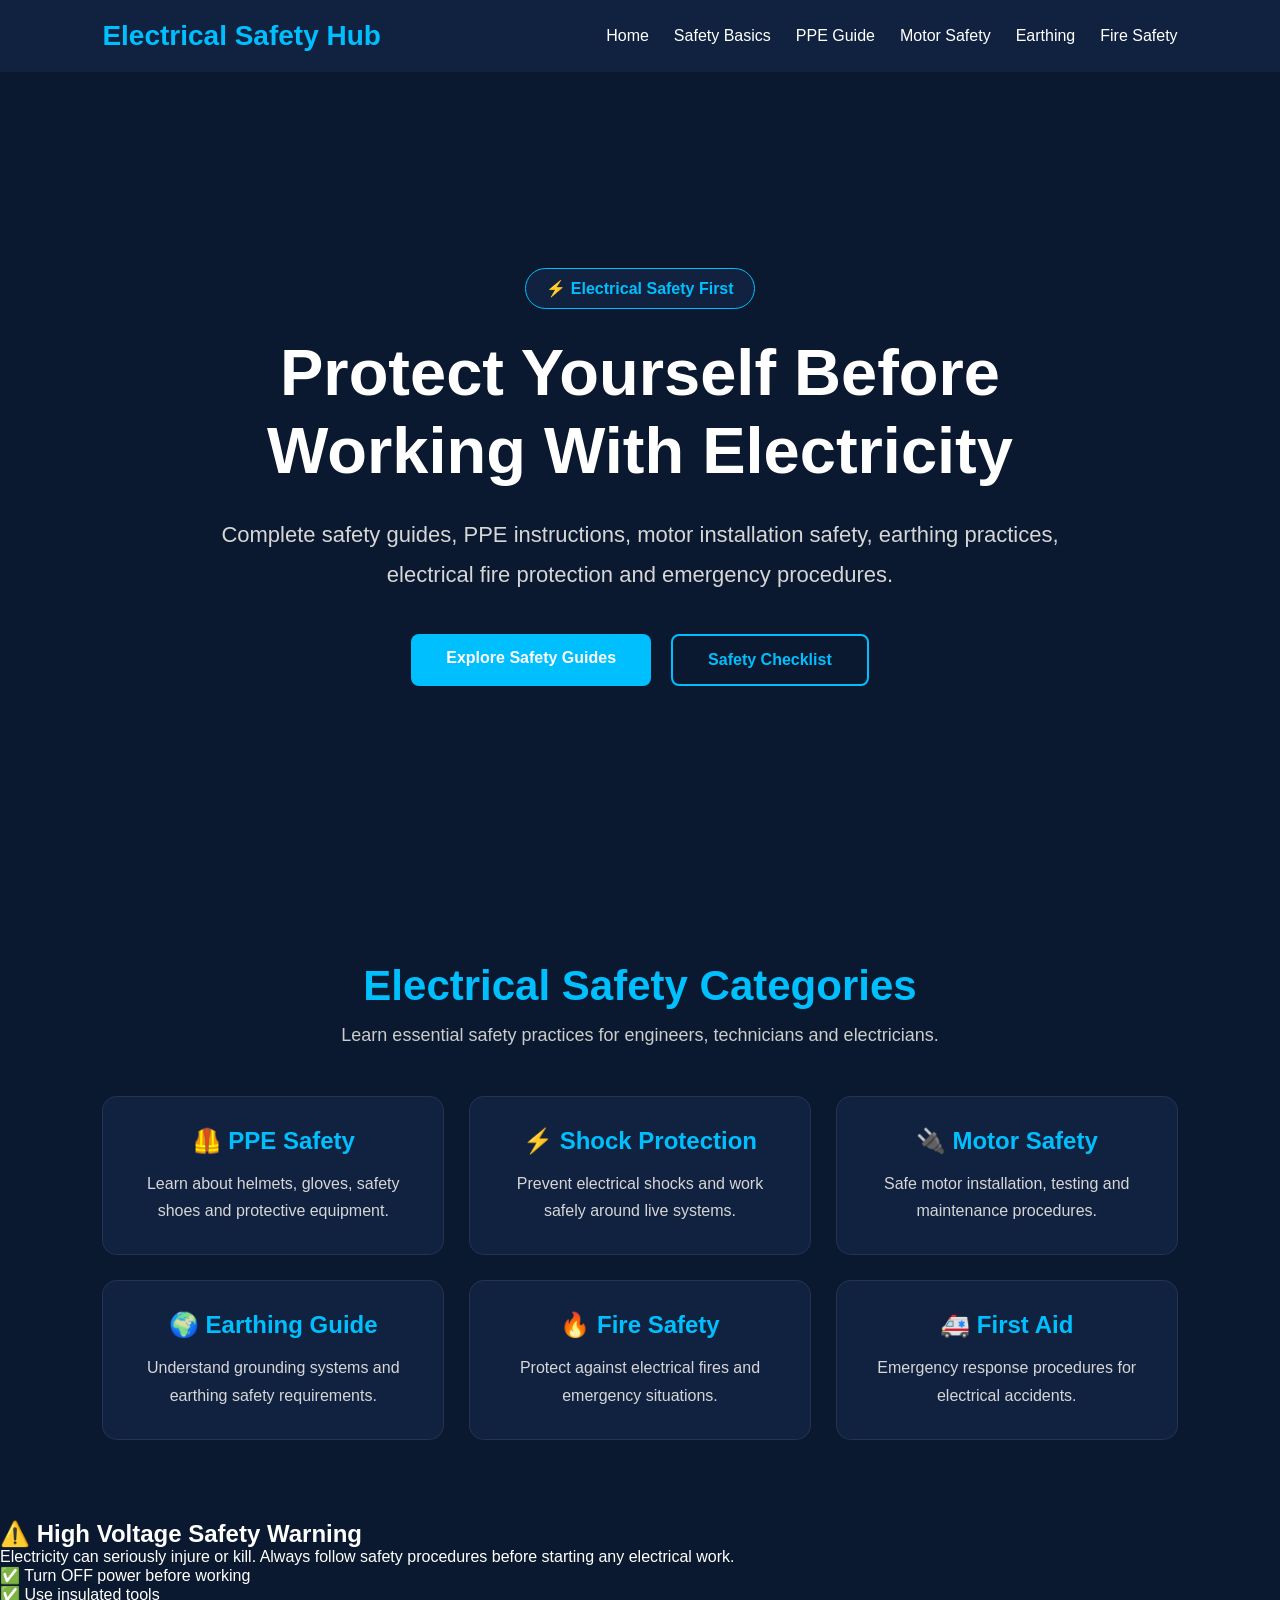
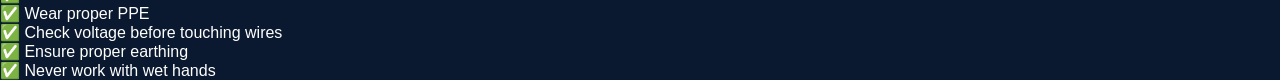
==== index.html @ 9d41d400 "Add high voltage safety warning section to index.html" ====
<!DOCTYPE html>
<html lang="en">
<head>
    <meta charset="UTF-8">
    <meta name="viewport" content="width=device-width, initial-scale=1.0">

    <title>Electrical Safety Hub</title>

    <link rel="stylesheet" href="style.css">
</head>
<body>

    <!-- Navbar -->
    <nav>
        <div class="logo">
            Electrical Safety Hub
        </div>

        <ul>
            <li><a href="#">Home</a></li>
            <li><a href="#">Safety Basics</a></li>
            <li><a href="#">PPE Guide</a></li>
            <li><a href="#">Motor Safety</a></li>
            <li><a href="#">Earthing</a></li>
            <li><a href="#">Fire Safety</a></li>
        </ul>
    </nav>

    <!-- Hero Section -->
    <section class="hero">

    <div class="hero-content">

        <span class="badge">⚡ Electrical Safety First</span>

        <h1>
            Protect Yourself Before Working With Electricity
        </h1>

        <p>
            Complete safety guides, PPE instructions, motor installation safety,
            earthing practices, electrical fire protection and emergency procedures.
        </p>

        <div class="hero-buttons">
            <a href="#" class="btn">Explore Safety Guides</a>
            <a href="#" class="btn-outline">Safety Checklist</a>
        </div>

    </div>

</section>
<!-- Safety Categories -->

<section class="safety-section">

    <h2>Electrical Safety Categories</h2>

    <p class="section-subtitle">
        Learn essential safety practices for engineers, technicians and electricians.
    </p>

    <div class="card-container">

        <div class="card">
            <h3>🦺 PPE Safety</h3>
            <p>Learn about helmets, gloves, safety shoes and protective equipment.</p>
        </div>

        <div class="card">
            <h3>⚡ Shock Protection</h3>
            <p>Prevent electrical shocks and work safely around live systems.</p>
        </div>

        <div class="card">
            <h3>🔌 Motor Safety</h3>
            <p>Safe motor installation, testing and maintenance procedures.</p>
        </div>

        <div class="card">
            <h3>🌍 Earthing Guide</h3>
            <p>Understand grounding systems and earthing safety requirements.</p>
        </div>

        <div class="card">
            <h3>🔥 Fire Safety</h3>
            <p>Protect against electrical fires and emergency situations.</p>
        </div>

        <div class="card">
            <h3>🚑 First Aid</h3>
            <p>Emergency response procedures for electrical accidents.</p>
        </div>

    </div>

</section>
    <!-- Emergency Warning Section -->

<section class="warning-section">

    <div class="warning-box">

        <h2>⚠️ High Voltage Safety Warning</h2>

        <p>
            Electricity can seriously injure or kill. Always follow safety
            procedures before starting any electrical work.
        </p>

        <div class="rules">

            <div class="rule">
                ✅ Turn OFF power before working
            </div>

            <div class="rule">
                ✅ Use insulated tools
            </div>

            <div class="rule">
                ✅ Wear proper PPE
            </div>

            <div class="rule">
                ✅ Check voltage before touching wires
            </div>

            <div class="rule">
                ✅ Ensure proper earthing
            </div>

            <div class="rule">
                ✅ Never work with wet hands
            </div>

        </div>

    </div>

</section>
</body>
</html>
---- style.css ----
*{
    margin:0;
    padding:0;
    box-sizing:border-box;
    font-family:Arial, sans-serif;
}

body{
    background:#0A192F;
    color:white;
}

/* Navbar */

nav{
    display:flex;
    justify-content:space-between;
    align-items:center;
    padding:20px 8%;
    background:#112240;
}

.logo{
    font-size:28px;
    font-weight:bold;
    color:#00BFFF;
}

nav ul{
    display:flex;
    list-style:none;
}

nav ul li{
    margin-left:25px;
}

nav ul li a{
    color:white;
    text-decoration:none;
}

/* Hero */

/* HERO SECTION */

.hero{
    min-height:90vh;
    display:flex;
    justify-content:center;
    align-items:center;
    text-align:center;
    padding:50px 20px;

    background:
    linear-gradient(
    rgba(10,25,47,0.92),
    rgba(10,25,47,0.92)
    ),
    url("https://images.unsplash.com/photo-1517048676732-d65bc937f952");

    background-size:cover;
    background-position:center;
}

.hero-content{
    max-width:900px;
}

.badge{
    display:inline-block;
    padding:10px 20px;
    background:#112240;
    border:1px solid #00BFFF;
    border-radius:50px;
    color:#00BFFF;
    font-weight:bold;
    margin-bottom:25px;
}

.hero h1{
    font-size:65px;
    line-height:1.2;
    margin-bottom:25px;
}

.hero p{
    font-size:22px;
    line-height:1.8;
    color:#d6d6d6;
    margin-bottom:40px;
}

.hero-buttons{
    display:flex;
    justify-content:center;
    gap:20px;
    flex-wrap:wrap;
}

.btn{
    padding:15px 35px;
    background:#00BFFF;
    color:white;
    text-decoration:none;
    border-radius:8px;
    font-weight:bold;
}

.btn:hover{
    transform:translateY(-3px);
}

.btn-outline{
    padding:15px 35px;
    border:2px solid #00BFFF;
    color:#00BFFF;
    text-decoration:none;
    border-radius:8px;
    font-weight:bold;
}

.btn-outline:hover{
    background:#00BFFF;
    color:white;
}
@media(max-width:768px){

    .hero h1{
        font-size:38px;
    }

    .hero p{
        font-size:18px;
    }

    nav{
        flex-direction:column;
        gap:15px;
    }

    nav ul{
        flex-wrap:wrap;
        justify-content:center;
    }

}
/* SAFETY SECTION */

.safety-section{
    padding:80px 8%;
    text-align:center;
}

.safety-section h2{
    font-size:42px;
    color:#00BFFF;
    margin-bottom:15px;
}

.section-subtitle{
    color:#cccccc;
    margin-bottom:50px;
    font-size:18px;
}

.card-container{
    display:grid;
    grid-template-columns:repeat(auto-fit,minmax(280px,1fr));
    gap:25px;
}

.card{
    background:#112240;
    padding:30px;
    border-radius:15px;
    transition:0.3s;
    border:1px solid rgba(255,255,255,0.08);
}

.card:hover{
    transform:translateY(-10px);
    border-color:#00BFFF;
    box-shadow:0 10px 30px rgba(0,191,255,0.25);
}

.card h3{
    font-size:24px;
    margin-bottom:15px;
    color:#00BFFF;
}

.card p{
    color:#d6d6d6;
    line-height:1.7;
}
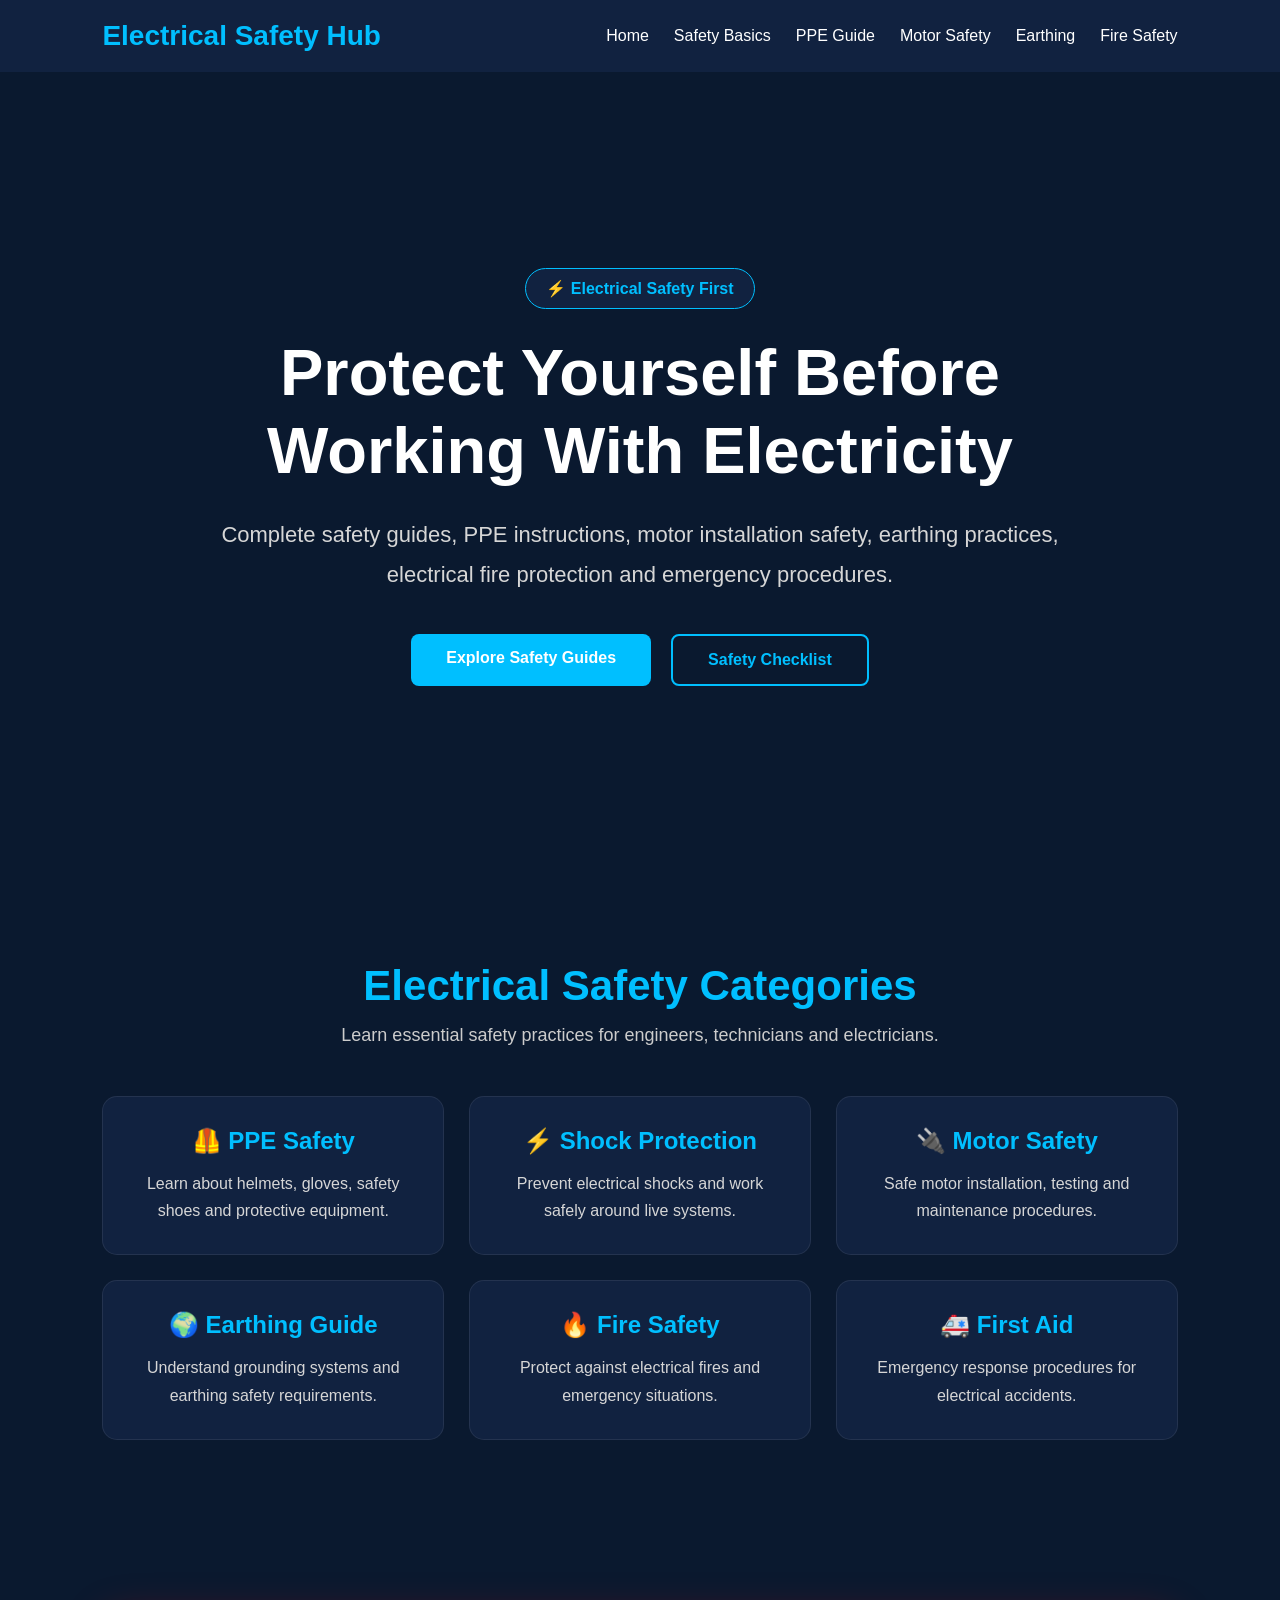
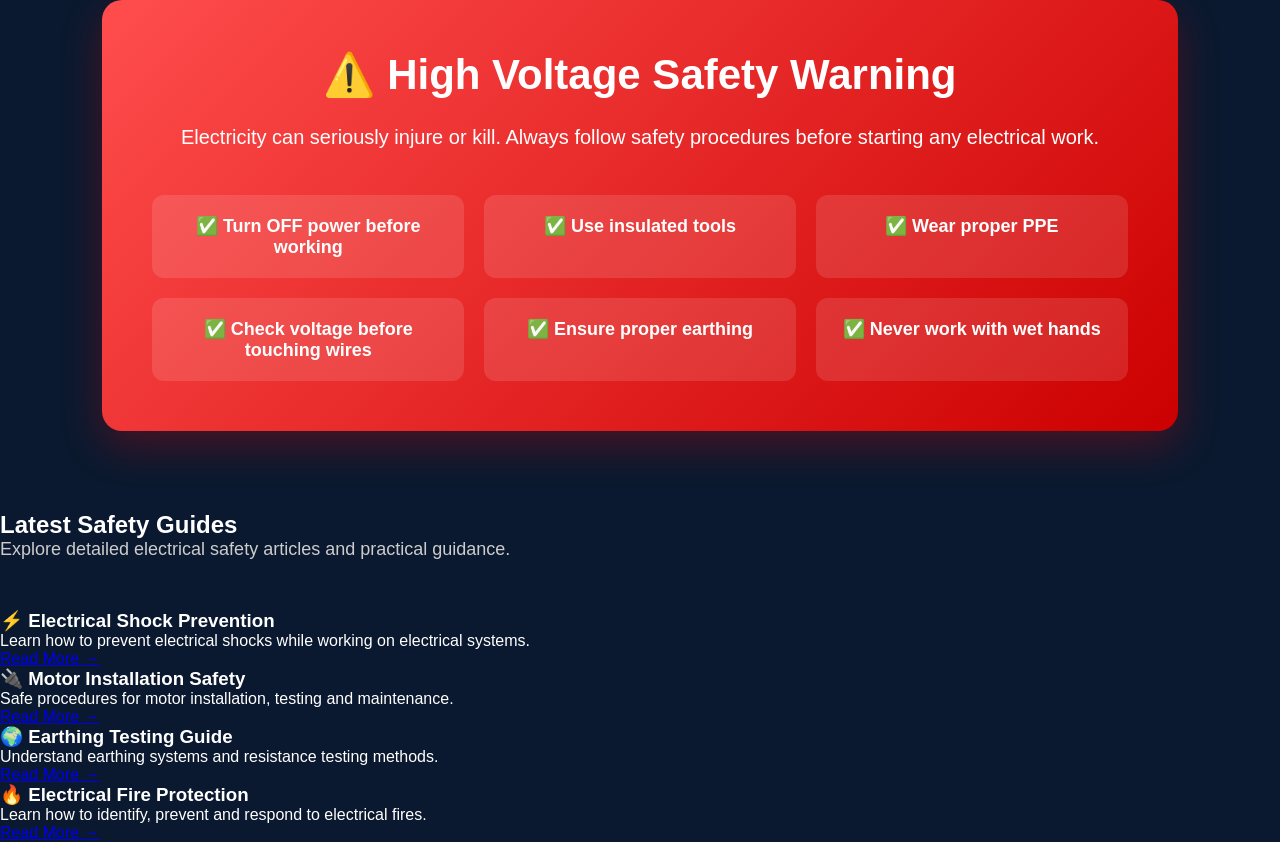
==== commit e3c39f27: "Add latest safety guides section to index.html Added a new section for latest safety guides with mul" ====
--- a/index.html
+++ b/index.html
@@ -139,5 +139,52 @@
     </div>
 
 </section>
+    <!-- Latest Safety Guides -->
+
+<section class="guides-section">
+
+    <h2>Latest Safety Guides</h2>
+
+    <p class="section-subtitle">
+        Explore detailed electrical safety articles and practical guidance.
+    </p>
+
+    <div class="guide-container">
+
+        <div class="guide-card">
+            <h3>⚡ Electrical Shock Prevention</h3>
+            <p>
+                Learn how to prevent electrical shocks while working on electrical systems.
+            </p>
+            <a href="#">Read More →</a>
+        </div>
+
+        <div class="guide-card">
+            <h3>🔌 Motor Installation Safety</h3>
+            <p>
+                Safe procedures for motor installation, testing and maintenance.
+            </p>
+            <a href="#">Read More →</a>
+        </div>
+
+        <div class="guide-card">
+            <h3>🌍 Earthing Testing Guide</h3>
+            <p>
+                Understand earthing systems and resistance testing methods.
+            </p>
+            <a href="#">Read More →</a>
+        </div>
+
+        <div class="guide-card">
+            <h3>🔥 Electrical Fire Protection</h3>
+            <p>
+                Learn how to identify, prevent and respond to electrical fires.
+            </p>
+            <a href="#">Read More →</a>
+        </div>
+
+    </div>
+
+</section>
 </body>
 </html>
--- a/style.css
+++ b/style.css
@@ -194,3 +194,47 @@
     color:#d6d6d6;
     line-height:1.7;
 }
+/* WARNING SECTION */
+
+.warning-section{
+    padding:80px 8%;
+}
+
+.warning-box{
+    background:linear-gradient(
+    135deg,
+    #ff4d4d,
+    #cc0000
+    );
+
+    padding:50px;
+    border-radius:20px;
+    text-align:center;
+
+    box-shadow:0 15px 40px rgba(255,0,0,0.25);
+}
+
+.warning-box h2{
+    font-size:42px;
+    margin-bottom:20px;
+}
+
+.warning-box p{
+    font-size:20px;
+    margin-bottom:40px;
+    line-height:1.8;
+}
+
+.rules{
+    display:grid;
+    grid-template-columns:repeat(auto-fit,minmax(250px,1fr));
+    gap:20px;
+}
+
+.rule{
+    background:rgba(255,255,255,0.12);
+    padding:20px;
+    border-radius:12px;
+    font-size:18px;
+    font-weight:600;
+}
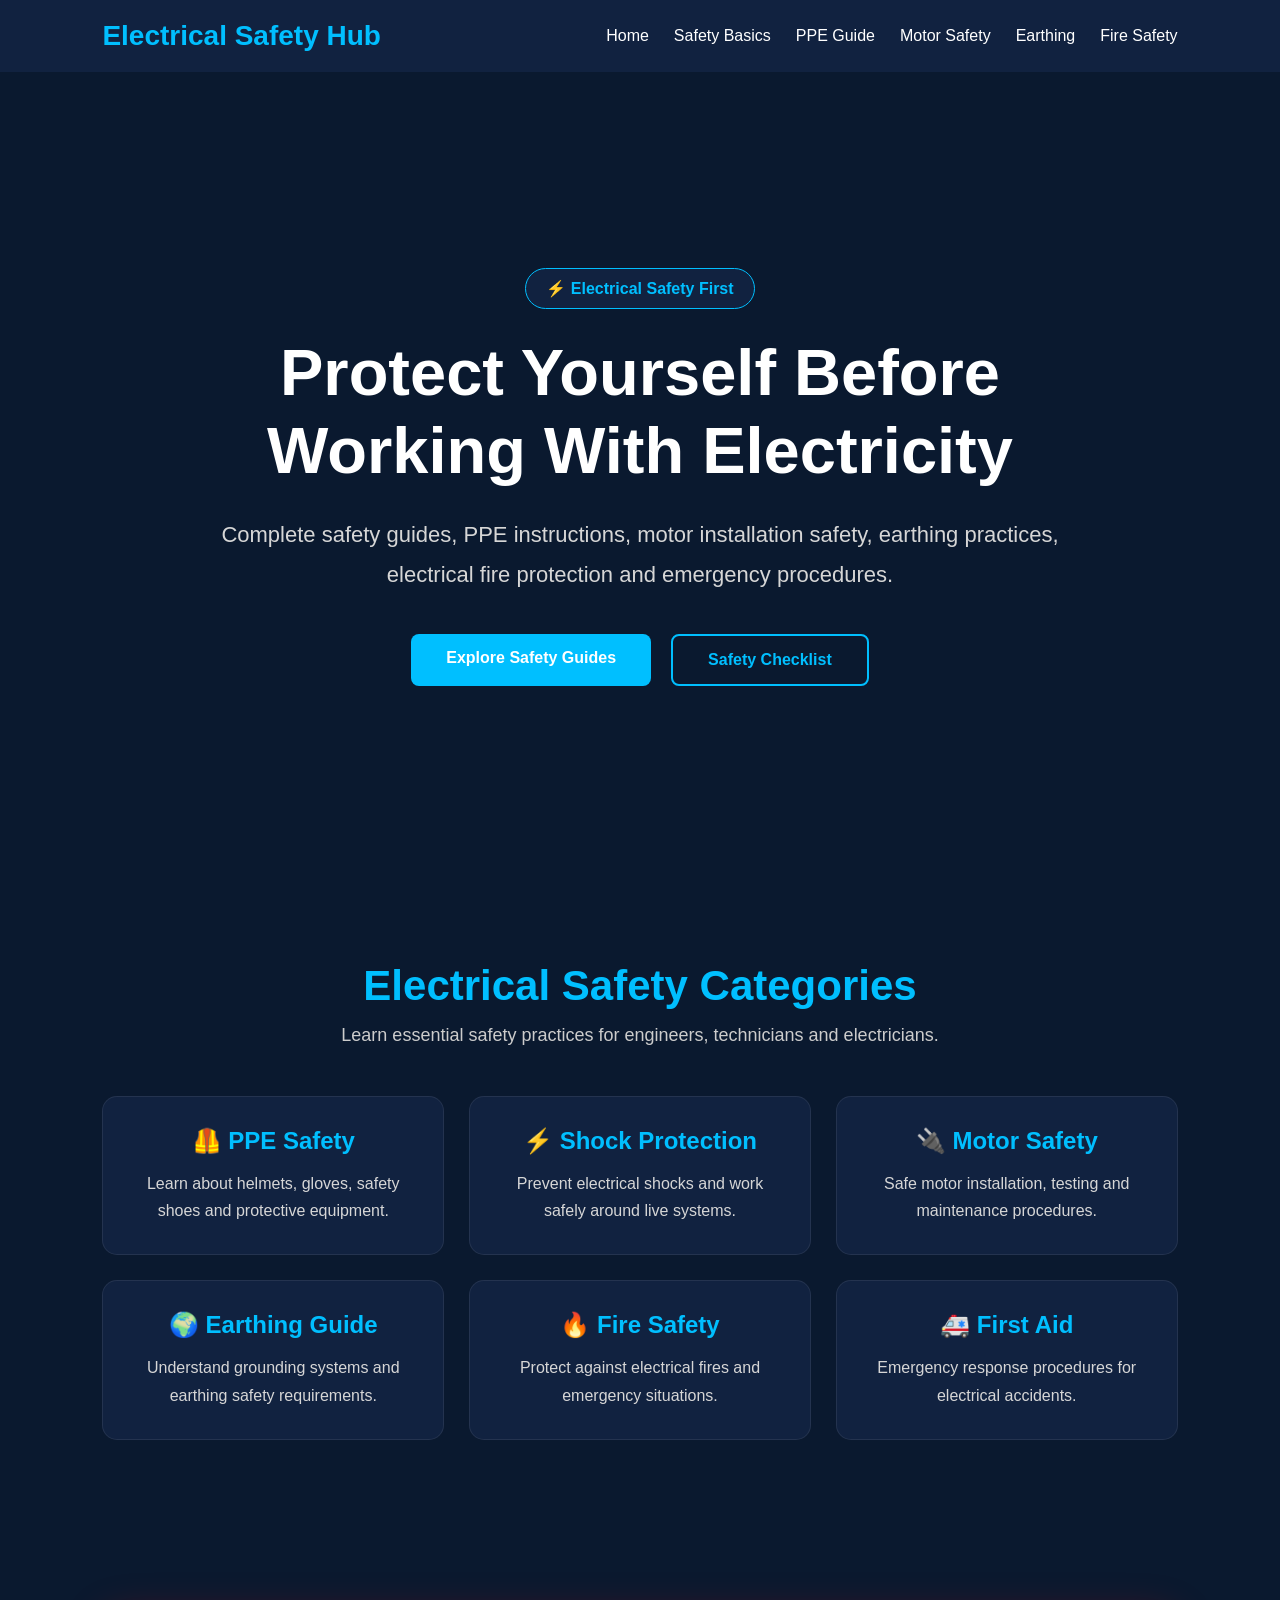
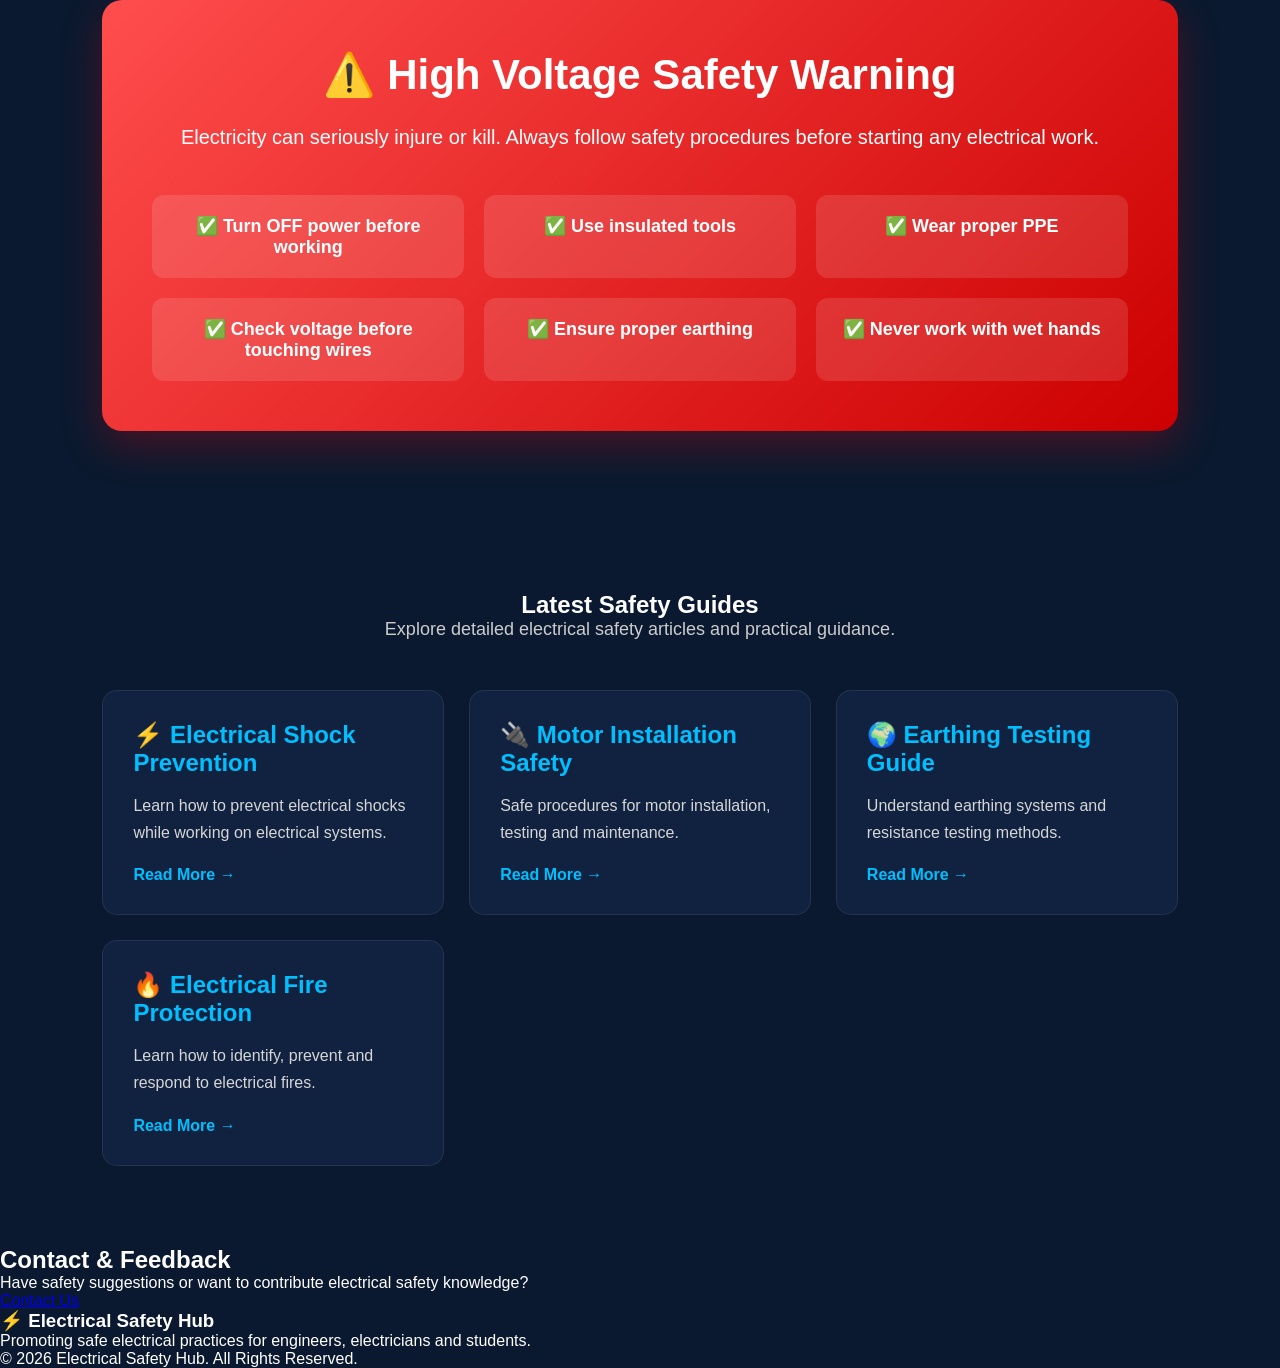
==== commit 4d0f3cb1: "Add contact section and footer to index.html" ====
--- a/index.html
+++ b/index.html
@@ -186,5 +186,41 @@
     </div>
 
 </section>
+    <!-- Contact Section -->
+
+<section class="contact-section">
+
+    <h2>Contact & Feedback</h2>
+
+    <p>
+        Have safety suggestions or want to contribute electrical safety knowledge?
+    </p>
+
+    <a href="mailto:youremail@example.com" class="contact-btn">
+        Contact Us
+    </a>
+
+</section>
+
+<!-- Footer -->
+
+<footer>
+
+    <div class="footer-content">
+
+        <h3>⚡ Electrical Safety Hub</h3>
+
+        <p>
+            Promoting safe electrical practices for engineers,
+            electricians and students.
+        </p>
+
+        <p class="copyright">
+            © 2026 Electrical Safety Hub. All Rights Reserved.
+        </p>
+
+    </div>
+
+</footer>
 </body>
 </html>
--- a/style.css
+++ b/style.css
@@ -238,3 +238,49 @@
     font-size:18px;
     font-weight:600;
 }
+/* GUIDES SECTION */
+
+.guides-section{
+    padding:80px 8%;
+    text-align:center;
+}
+
+.guide-container{
+    display:grid;
+    grid-template-columns:repeat(auto-fit,minmax(280px,1fr));
+    gap:25px;
+    margin-top:40px;
+}
+
+.guide-card{
+    background:#112240;
+    padding:30px;
+    border-radius:15px;
+    text-align:left;
+    transition:0.3s;
+    border:1px solid rgba(255,255,255,0.08);
+}
+
+.guide-card:hover{
+    transform:translateY(-10px);
+    border-color:#00BFFF;
+    box-shadow:0 10px 30px rgba(0,191,255,0.25);
+}
+
+.guide-card h3{
+    color:#00BFFF;
+    margin-bottom:15px;
+    font-size:24px;
+}
+
+.guide-card p{
+    color:#d6d6d6;
+    line-height:1.7;
+    margin-bottom:20px;
+}
+
+.guide-card a{
+    color:#00BFFF;
+    text-decoration:none;
+    font-weight:bold;
+}
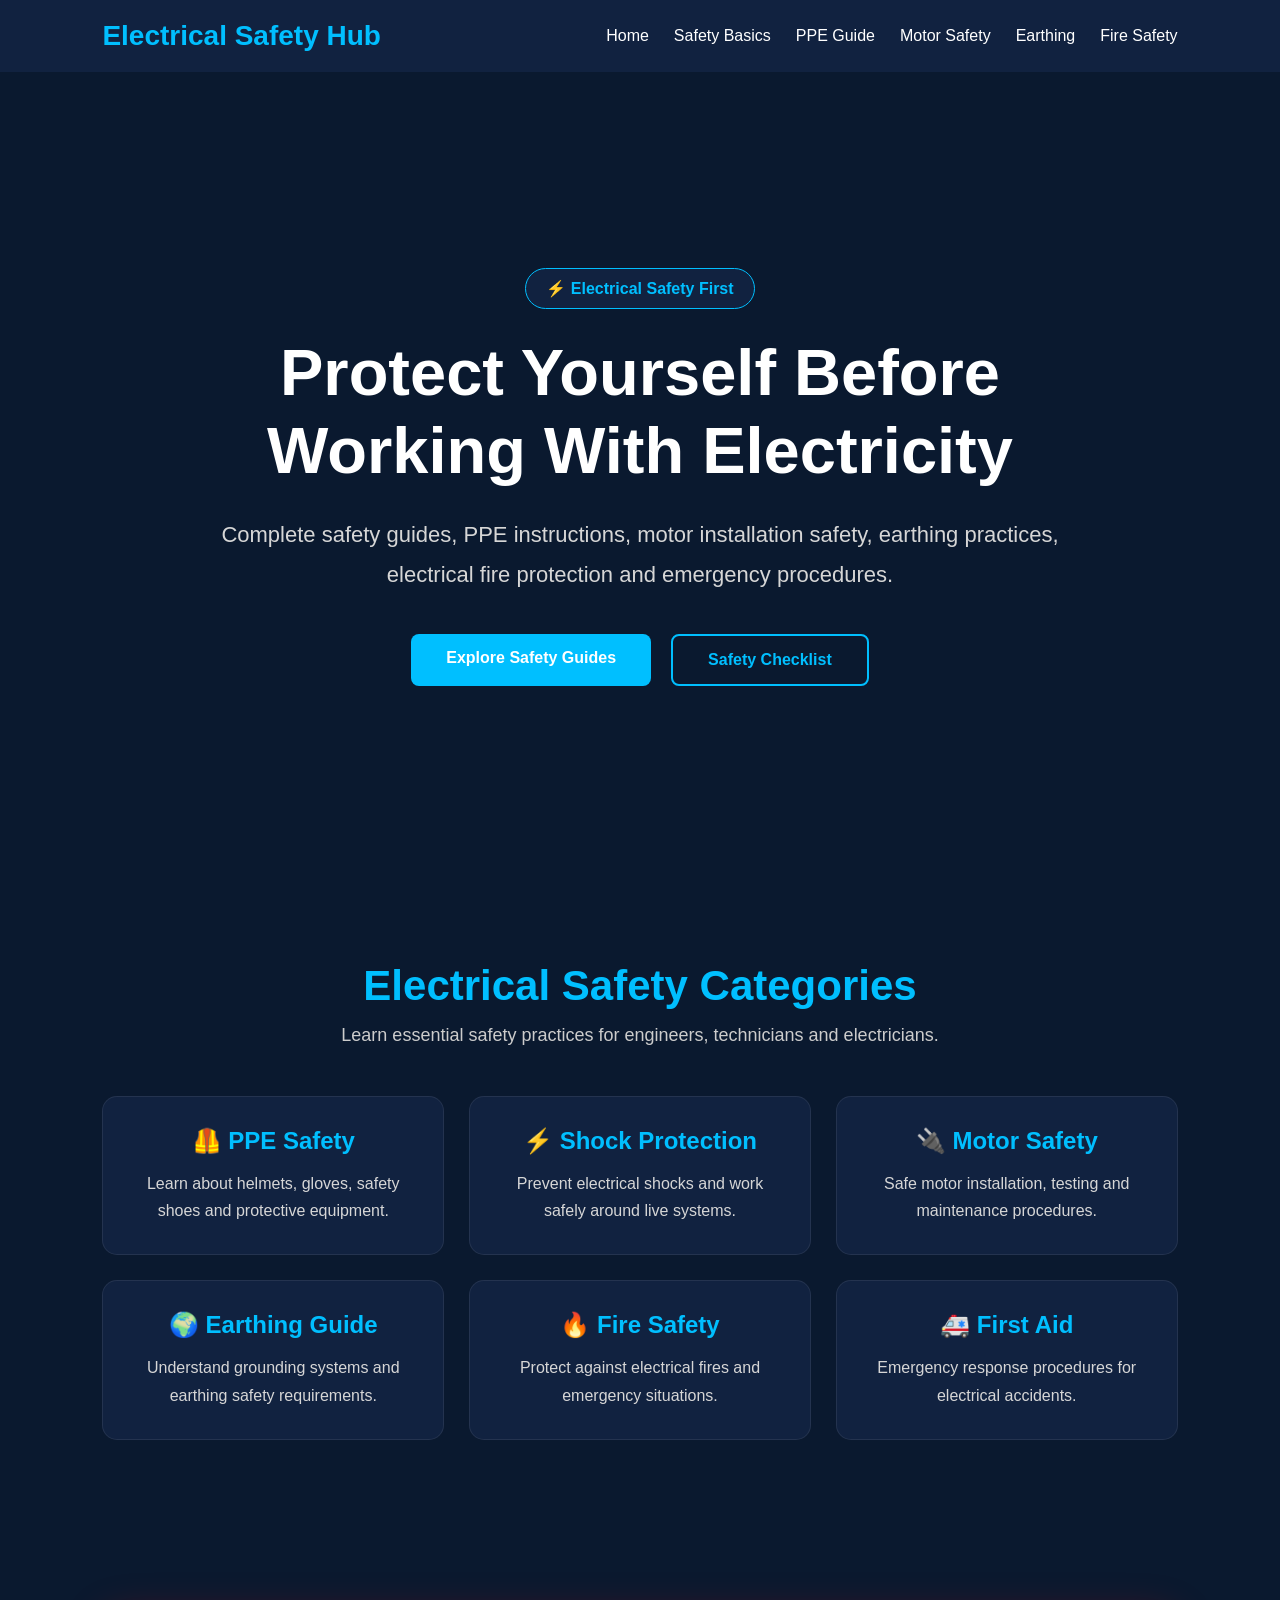
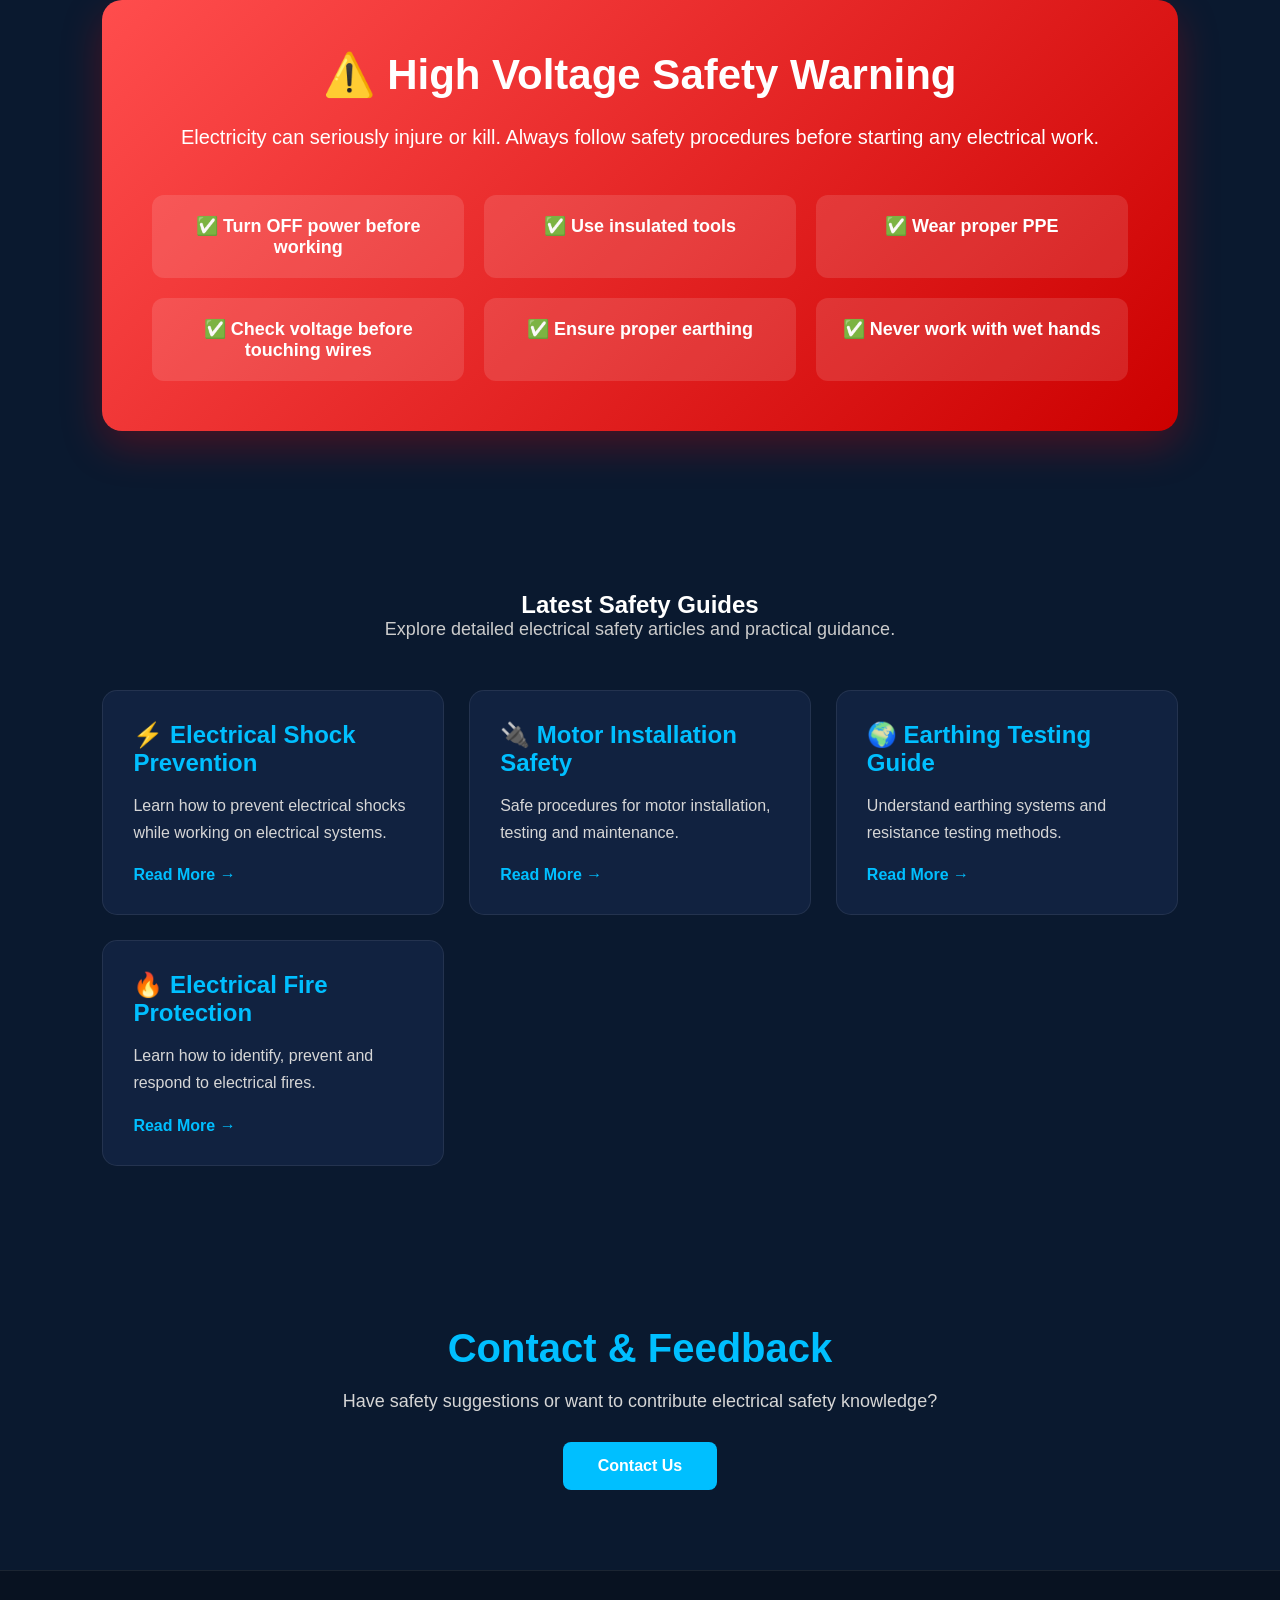
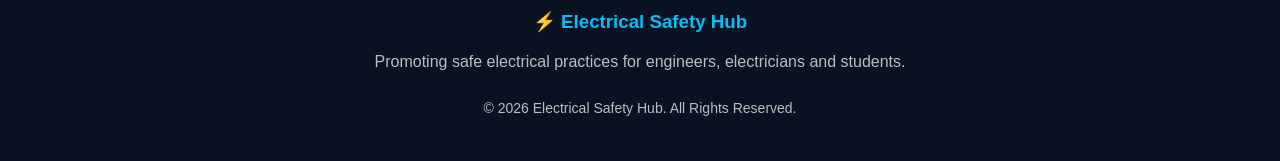
==== commit 28b5f93a: "Update contact email in index.html" ====
--- a/index.html
+++ b/index.html
@@ -196,7 +196,7 @@
         Have safety suggestions or want to contribute electrical safety knowledge?
     </p>
 
-    <a href="mailto:youremail@example.com" class="contact-btn">
+    <a href="mailto:vijaykumar4319262@gmail.com" class="contact-btn">
         Contact Us
     </a>
 
--- a/style.css
+++ b/style.css
@@ -284,3 +284,59 @@
     text-decoration:none;
     font-weight:bold;
 }
+/* CONTACT SECTION */
+
+.contact-section{
+    padding:80px 8%;
+    text-align:center;
+}
+
+.contact-section h2{
+    color:#00BFFF;
+    font-size:40px;
+    margin-bottom:20px;
+}
+
+.contact-section p{
+    color:#d6d6d6;
+    font-size:18px;
+    margin-bottom:30px;
+}
+
+.contact-btn{
+    display:inline-block;
+    padding:15px 35px;
+    background:#00BFFF;
+    color:white;
+    text-decoration:none;
+    border-radius:8px;
+    font-weight:bold;
+}
+
+.contact-btn:hover{
+    transform:translateY(-3px);
+}
+
+/* FOOTER */
+
+footer{
+    background:#081221;
+    padding:40px 20px;
+    text-align:center;
+    border-top:1px solid rgba(255,255,255,0.08);
+}
+
+.footer-content h3{
+    color:#00BFFF;
+    margin-bottom:15px;
+}
+
+.footer-content p{
+    color:#bdbdbd;
+    line-height:1.8;
+}
+
+.copyright{
+    margin-top:20px;
+    font-size:14px;
+}
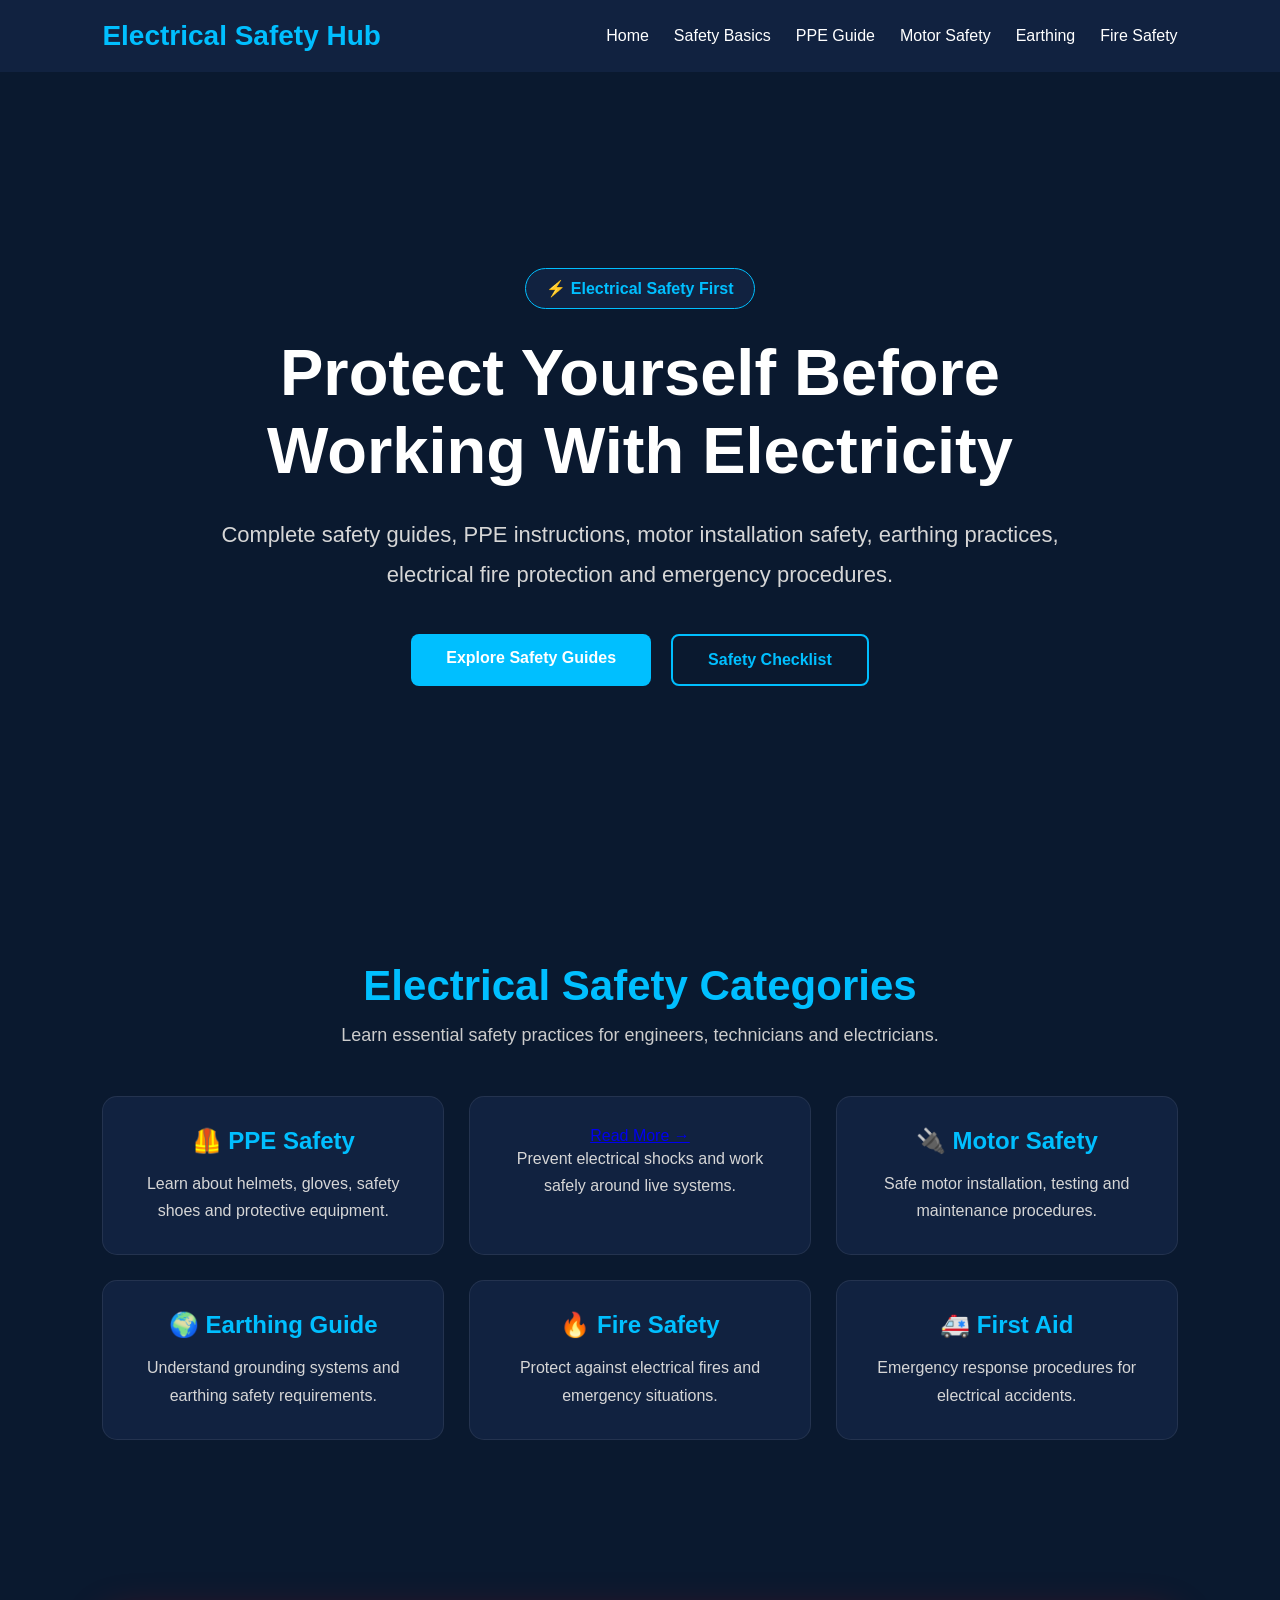
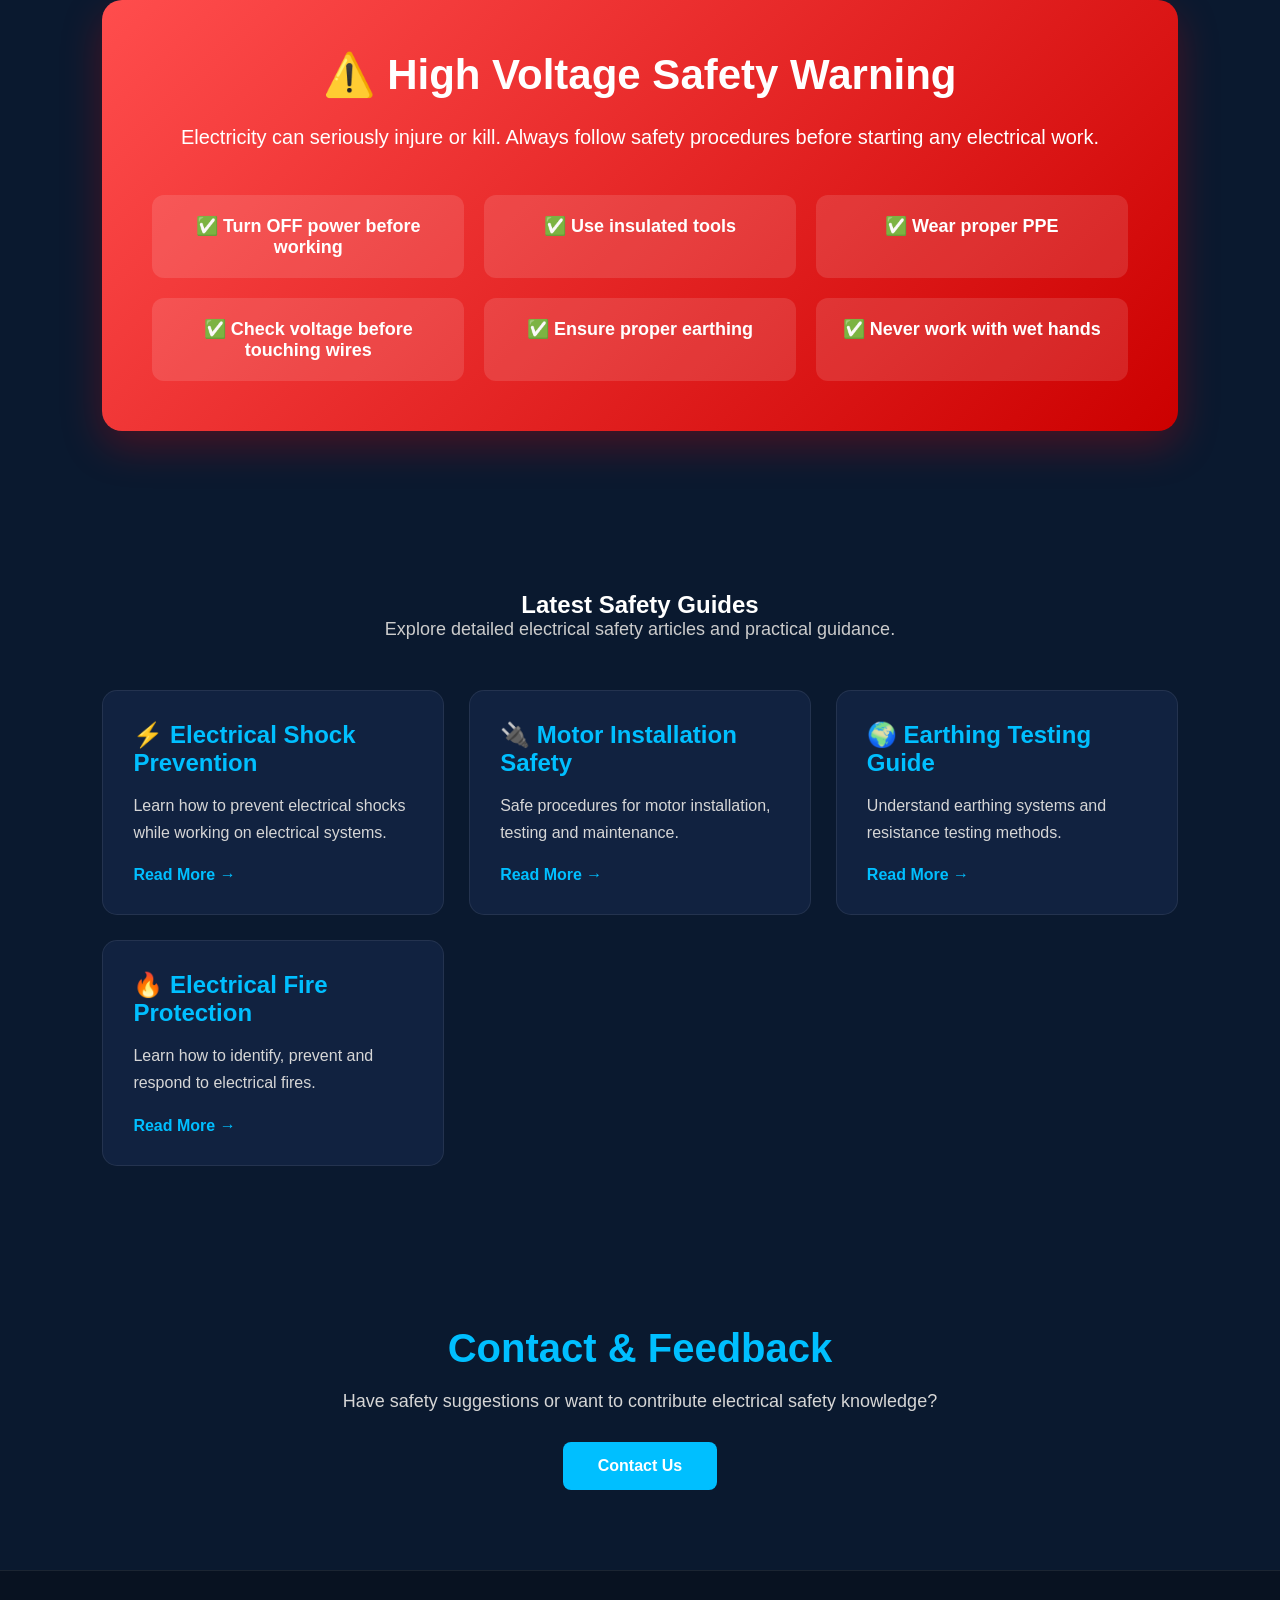
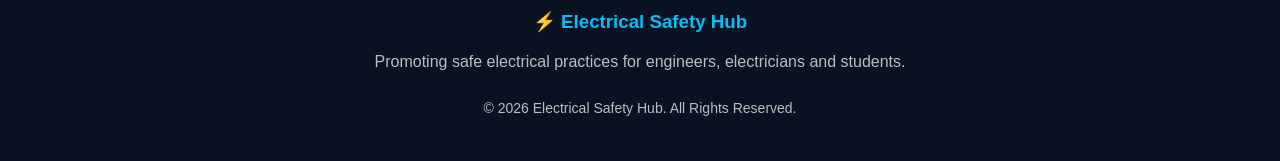
==== commit 4c5f4d92: "Add link to Shock Protection section" ====
--- a/index.html
+++ b/index.html
@@ -68,7 +68,7 @@
         </div>
 
         <div class="card">
-            <h3>⚡ Shock Protection</h3>
+           <a href="shock-protection.html">Read More →</a>
             <p>Prevent electrical shocks and work safely around live systems.</p>
         </div>
 
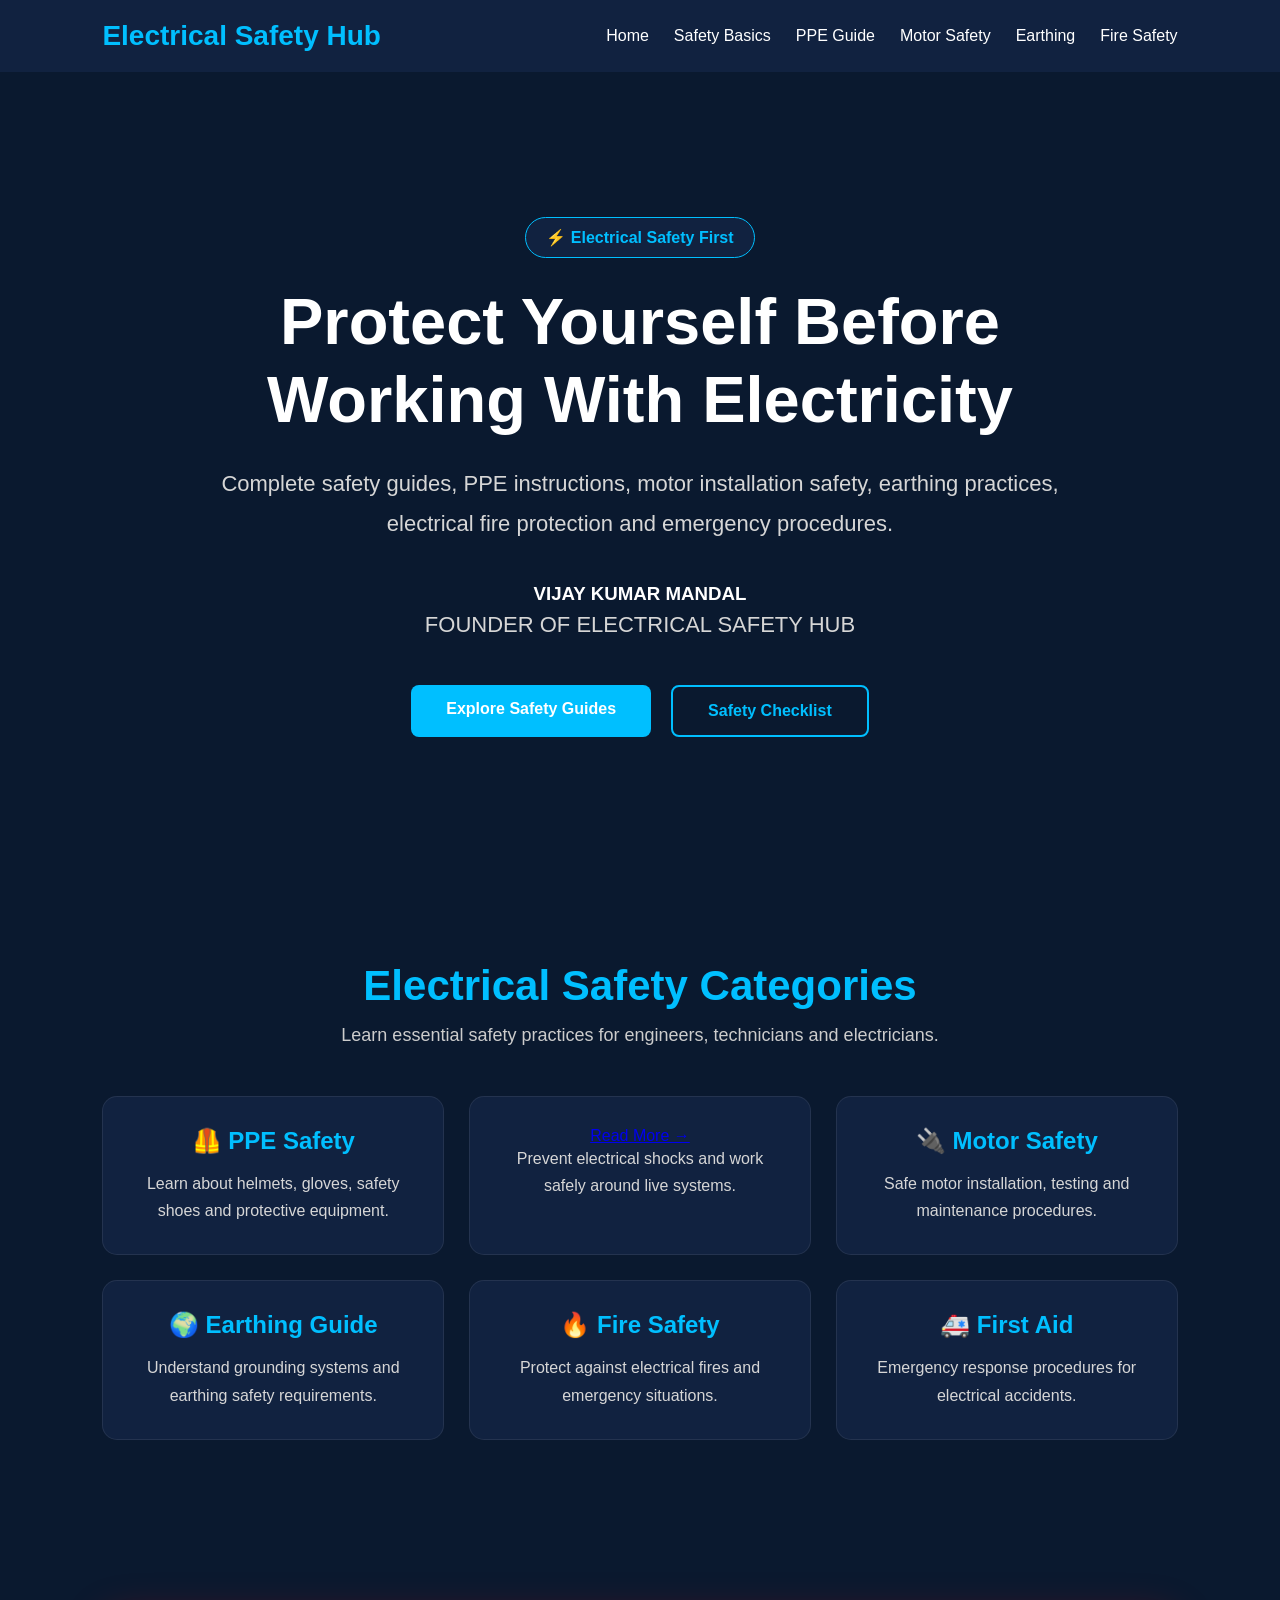
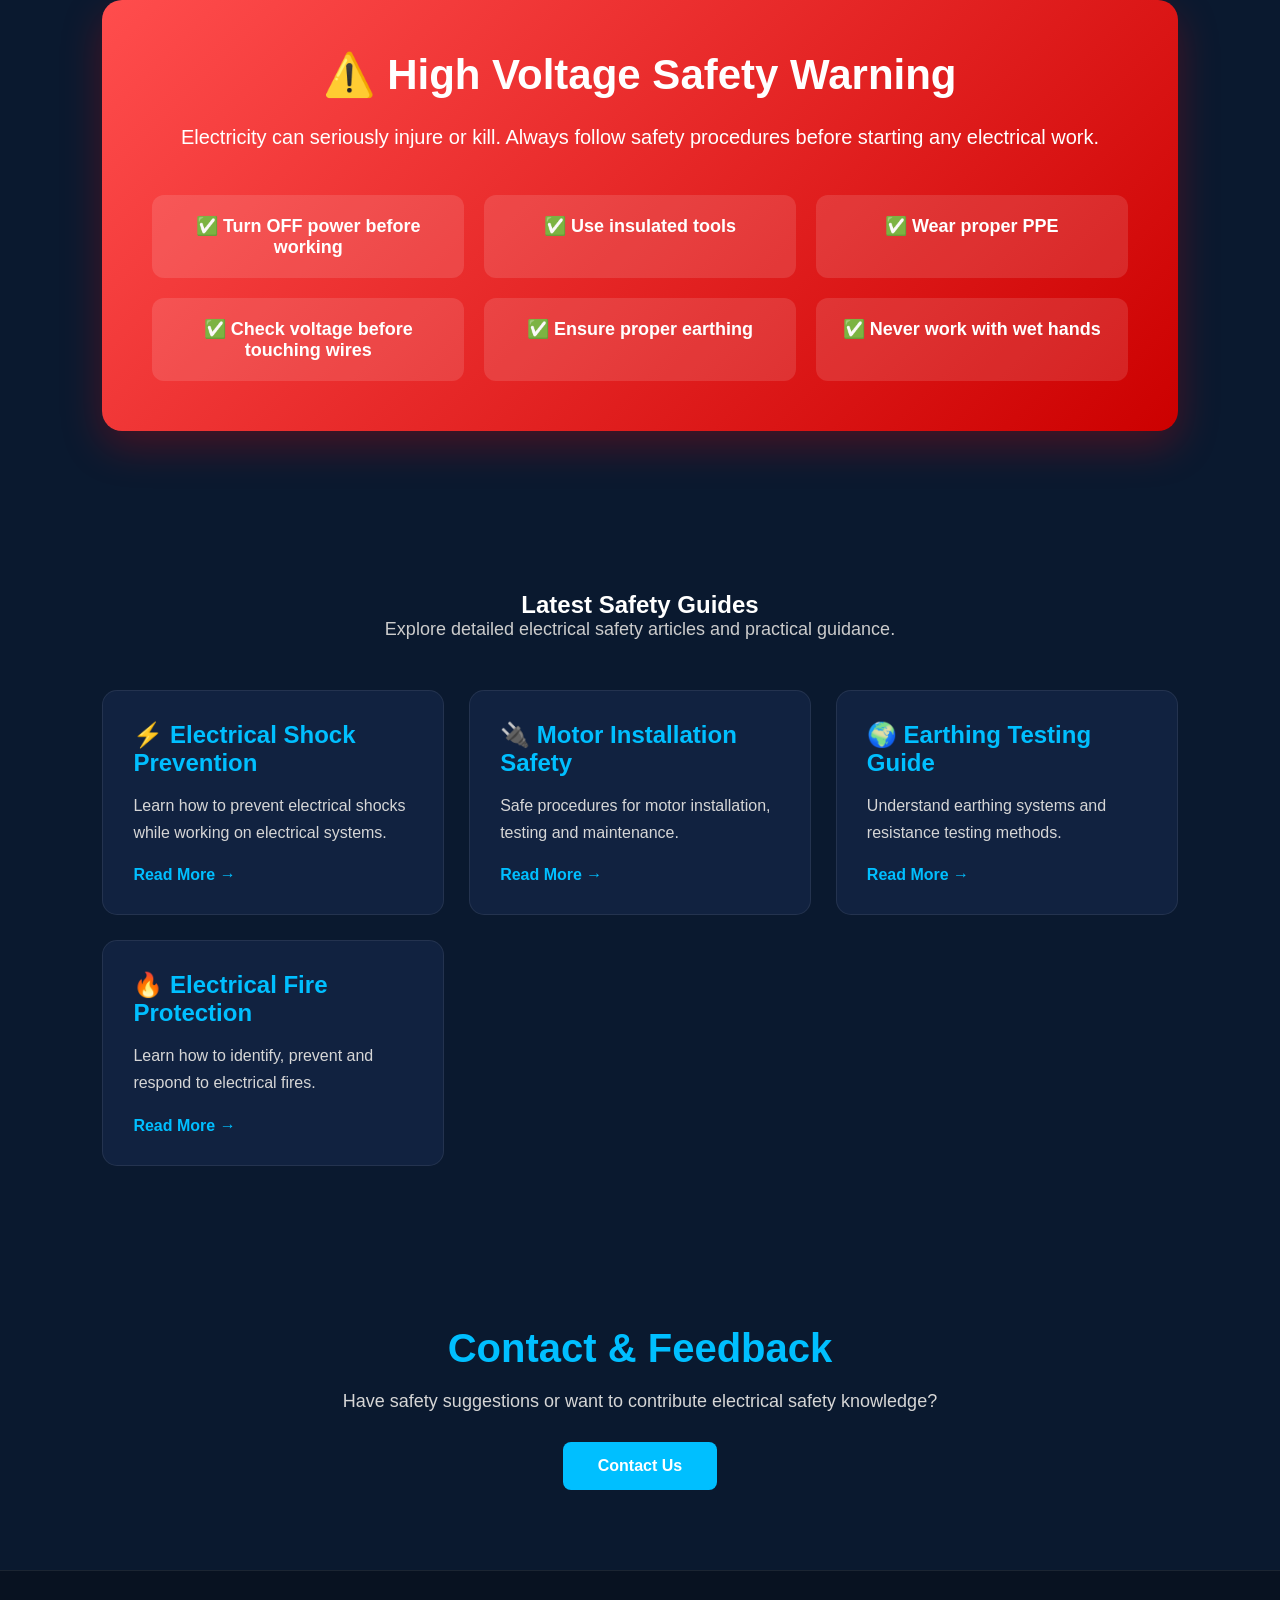
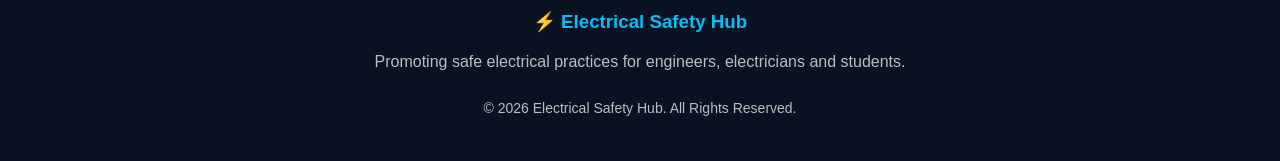
==== commit 3074986e: "Add founder information to index.html" ====
--- a/index.html
+++ b/index.html
@@ -41,7 +41,10 @@
             Complete safety guides, PPE instructions, motor installation safety,
             earthing practices, electrical fire protection and emergency procedures.
         </p>
-
+<div class="founder-box">
+    <h3>VIJAY KUMAR MANDAL</h3>
+    <p>FOUNDER OF ELECTRICAL SAFETY HUB</p>
+</div>
         <div class="hero-buttons">
             <a href="#" class="btn">Explore Safety Guides</a>
             <a href="#" class="btn-outline">Safety Checklist</a>
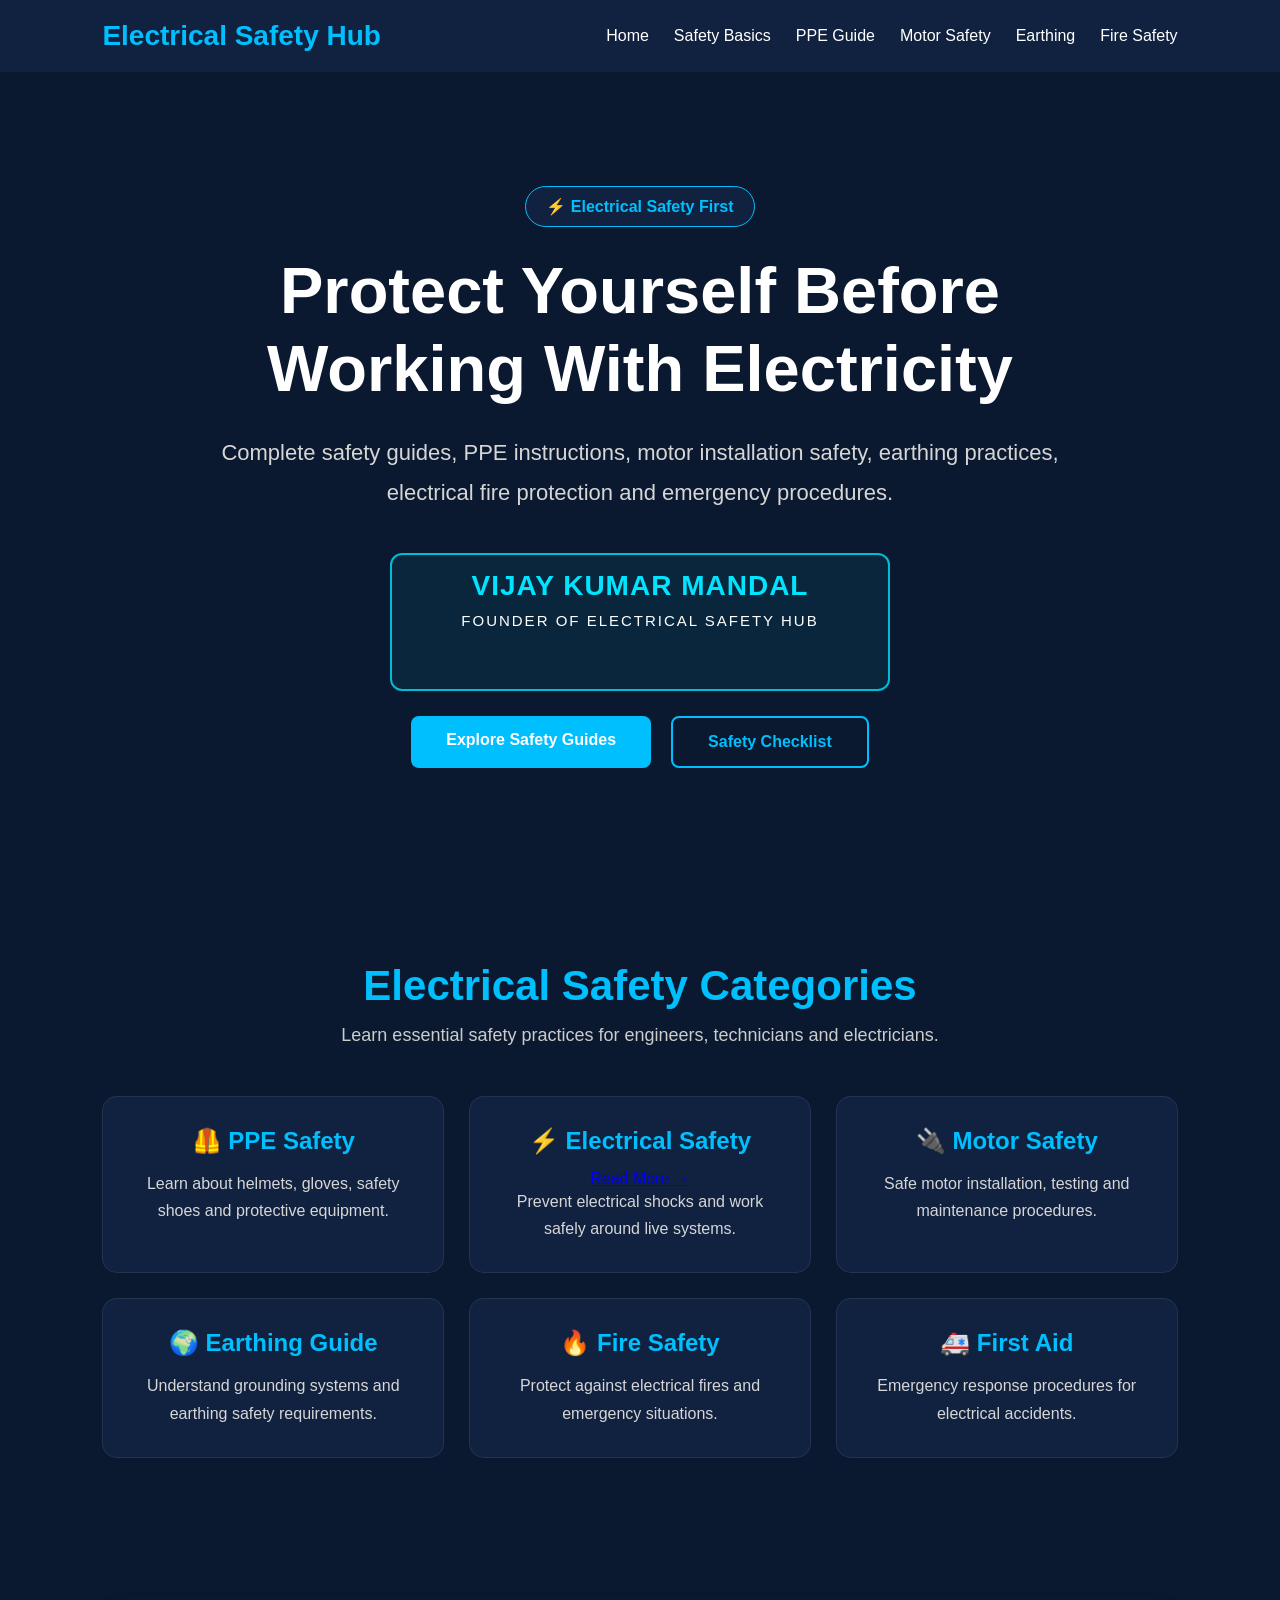
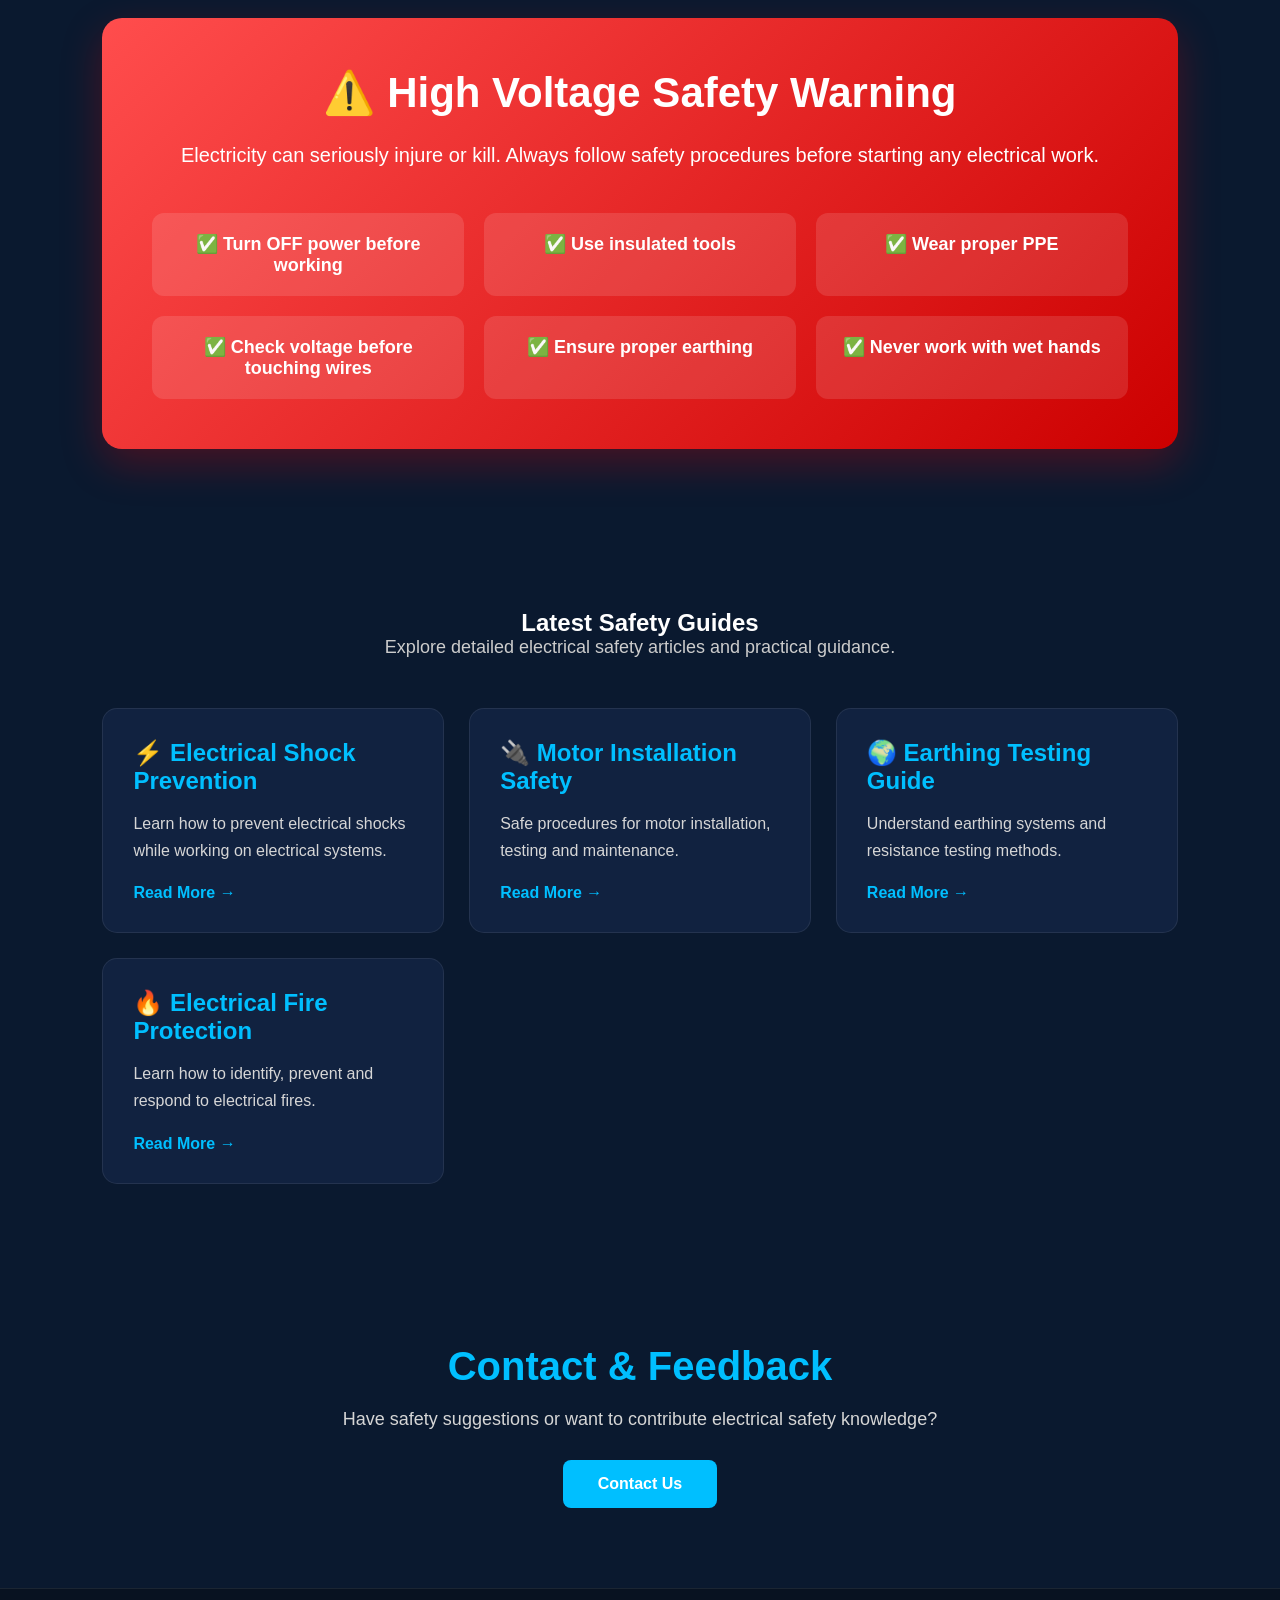
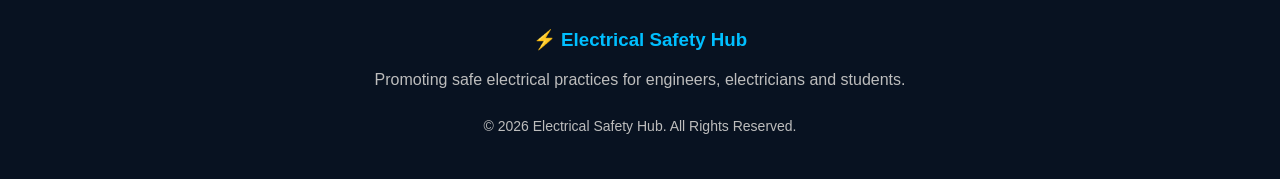
==== commit 4394304a: "Add Electrical Safety section to index.html" ====
--- a/index.html
+++ b/index.html
@@ -71,6 +71,7 @@
         </div>
 
         <div class="card">
+            <h3>⚡ Electrical Safety</h3>
            <a href="shock-protection.html">Read More →</a>
             <p>Prevent electrical shocks and work safely around live systems.</p>
         </div>
--- a/style.css
+++ b/style.css
@@ -340,3 +340,27 @@
     margin-top:20px;
     font-size:14px;
 }
+.founder-box{
+    margin:25px auto;
+    padding:15px 25px;
+    max-width:500px;
+    border:2px solid #00bcd4;
+    border-radius:12px;
+    background:rgba(0,188,212,0.08);
+    text-align:center;
+}
+
+.founder-box h3{
+    margin:0;
+    color:#00e5ff;
+    font-size:28px;
+    font-weight:700;
+    letter-spacing:1px;
+}
+
+.founder-box p{
+    margin-top:5px;
+    color:white;
+    font-size:15px;
+    letter-spacing:2px;
+}
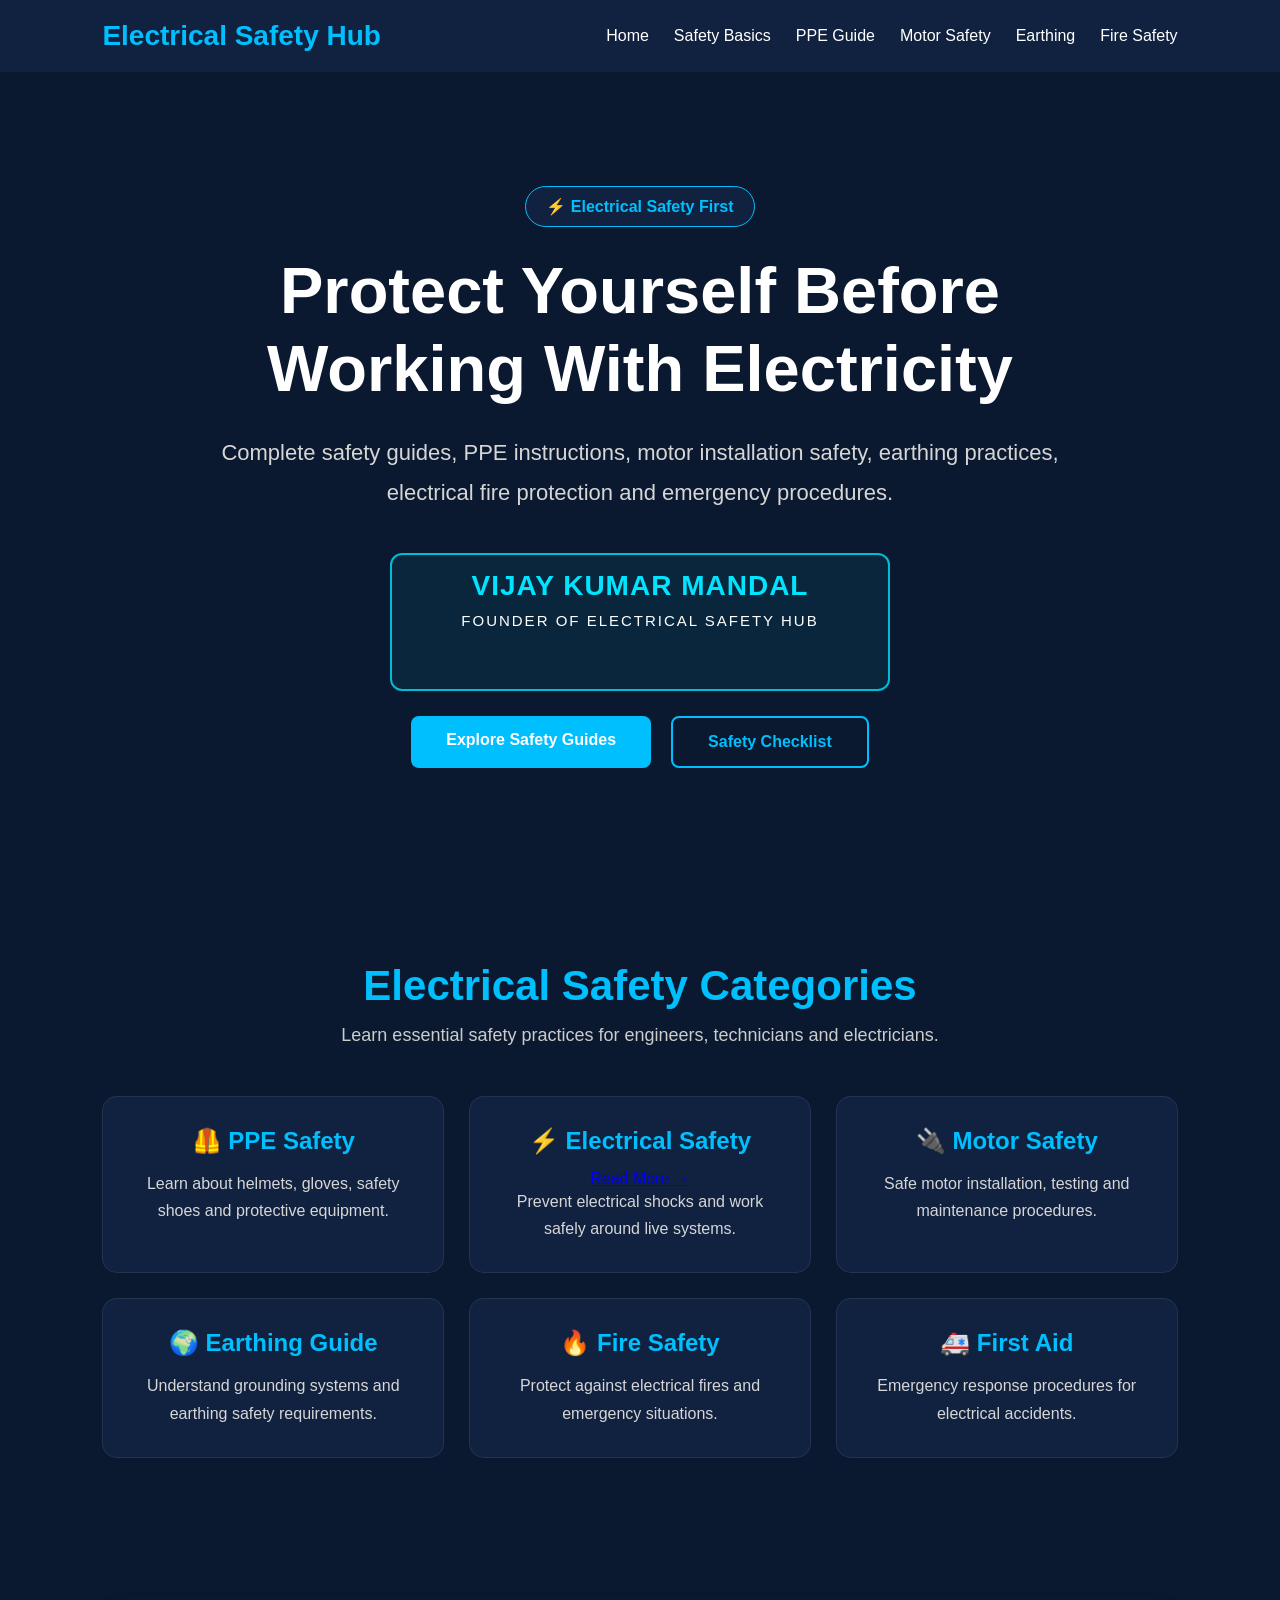
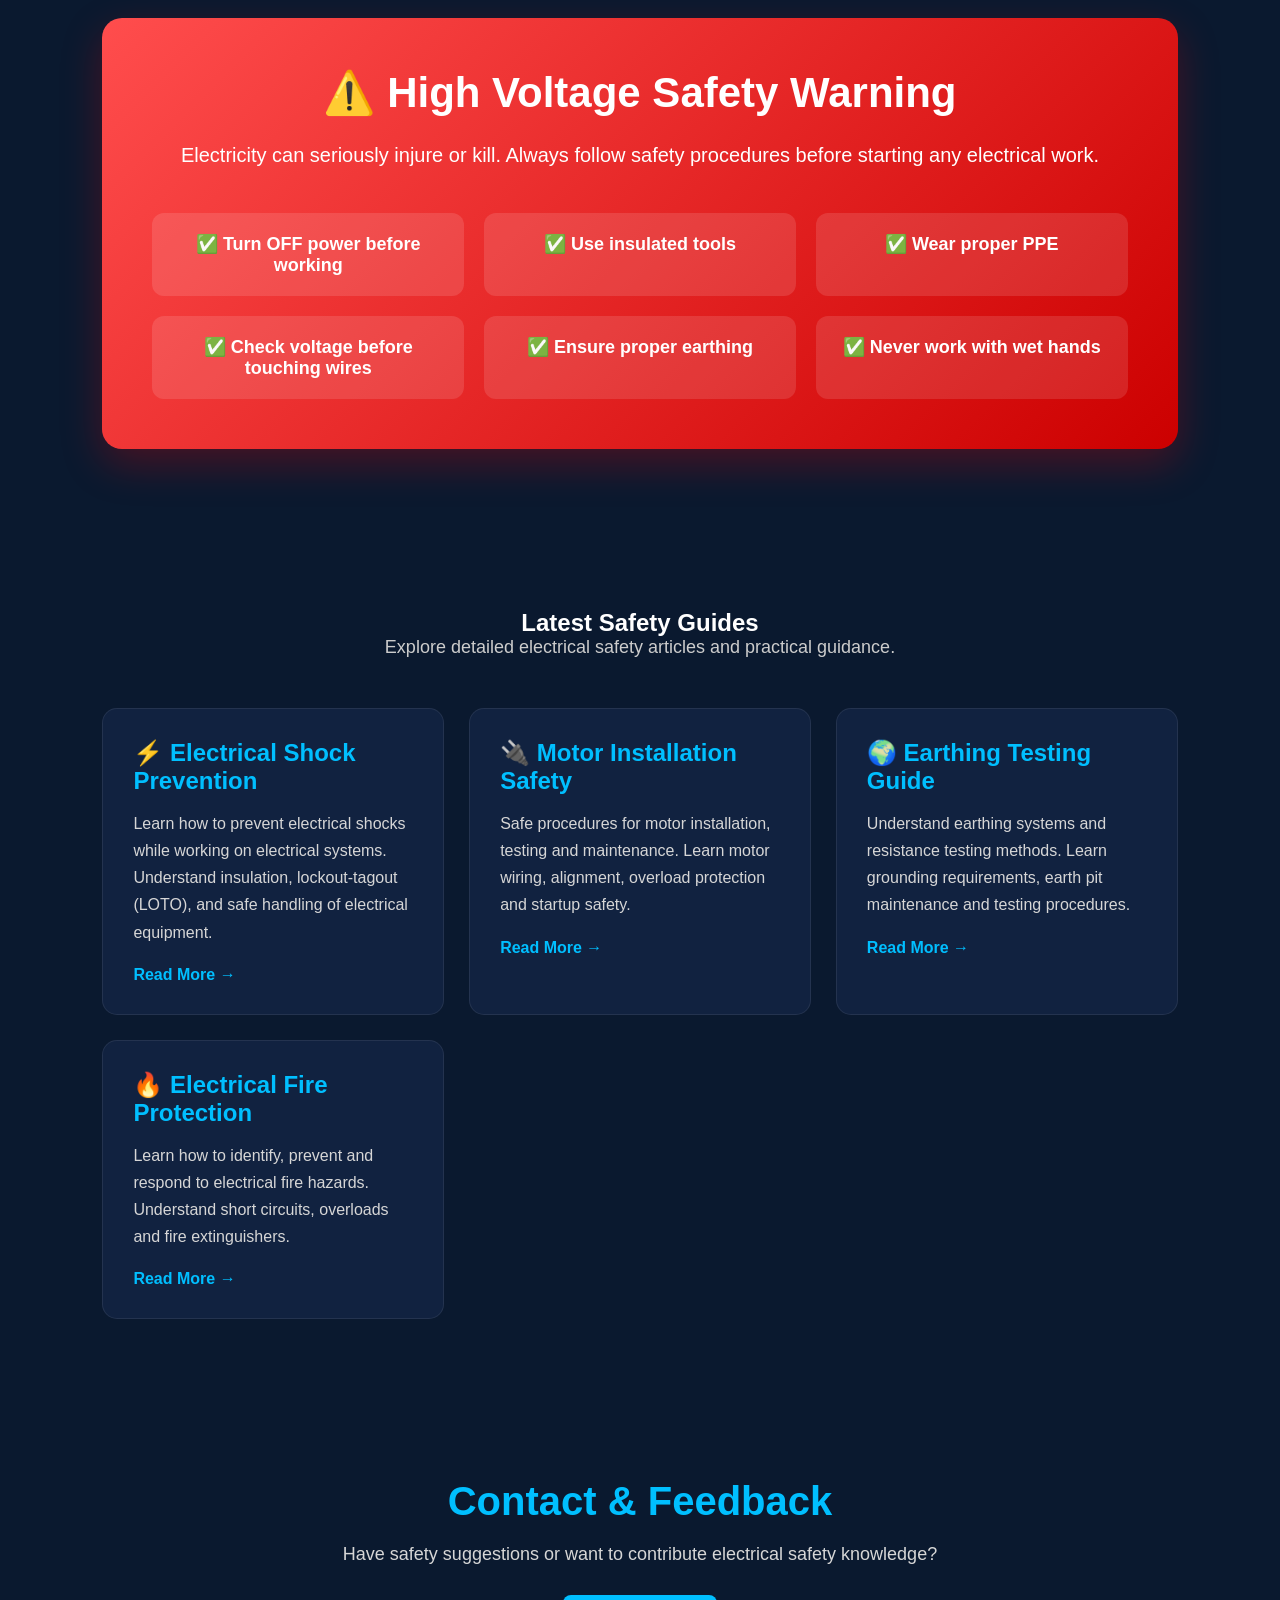
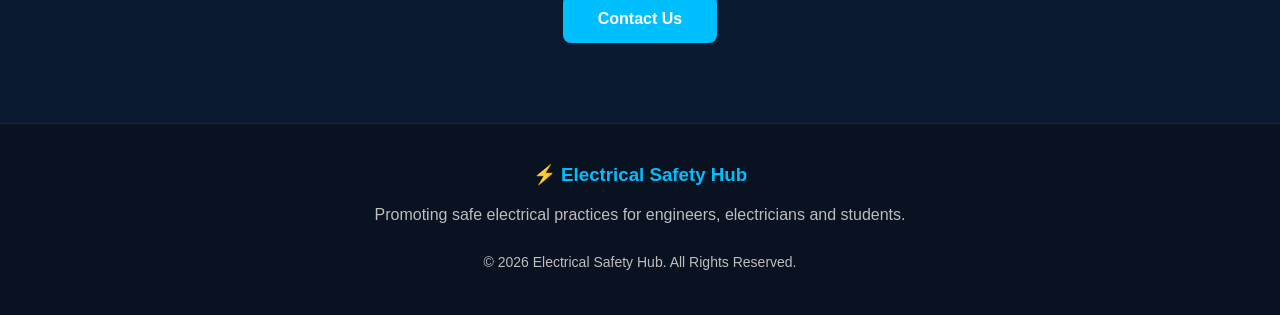
==== commit 3bd8184b: "Enhance safety guide descriptions in index.html Updated safety guide descriptions to provide more de" ====
--- a/index.html
+++ b/index.html
@@ -157,33 +157,37 @@
 
         <div class="guide-card">
             <h3>⚡ Electrical Shock Prevention</h3>
-            <p>
-                Learn how to prevent electrical shocks while working on electrical systems.
-            </p>
+           <p>
+Learn how to prevent electrical shocks while working on electrical systems.
+Understand insulation, lockout-tagout (LOTO), and safe handling of electrical equipment.
+</p>
             <a href="#">Read More →</a>
         </div>
 
         <div class="guide-card">
             <h3>🔌 Motor Installation Safety</h3>
-            <p>
-                Safe procedures for motor installation, testing and maintenance.
-            </p>
+           <p>
+Safe procedures for motor installation, testing and maintenance.
+Learn motor wiring, alignment, overload protection and startup safety.
+</p>
             <a href="#">Read More →</a>
         </div>
 
         <div class="guide-card">
             <h3>🌍 Earthing Testing Guide</h3>
-            <p>
-                Understand earthing systems and resistance testing methods.
-            </p>
+          <p>
+Understand earthing systems and resistance testing methods.
+Learn grounding requirements, earth pit maintenance and testing procedures.
+</p>
             <a href="#">Read More →</a>
         </div>
 
         <div class="guide-card">
             <h3>🔥 Electrical Fire Protection</h3>
-            <p>
-                Learn how to identify, prevent and respond to electrical fires.
-            </p>
+           <p>
+Learn how to identify, prevent and respond to electrical fire hazards.
+Understand short circuits, overloads and fire extinguishers.
+</p>
             <a href="#">Read More →</a>
         </div>
 
